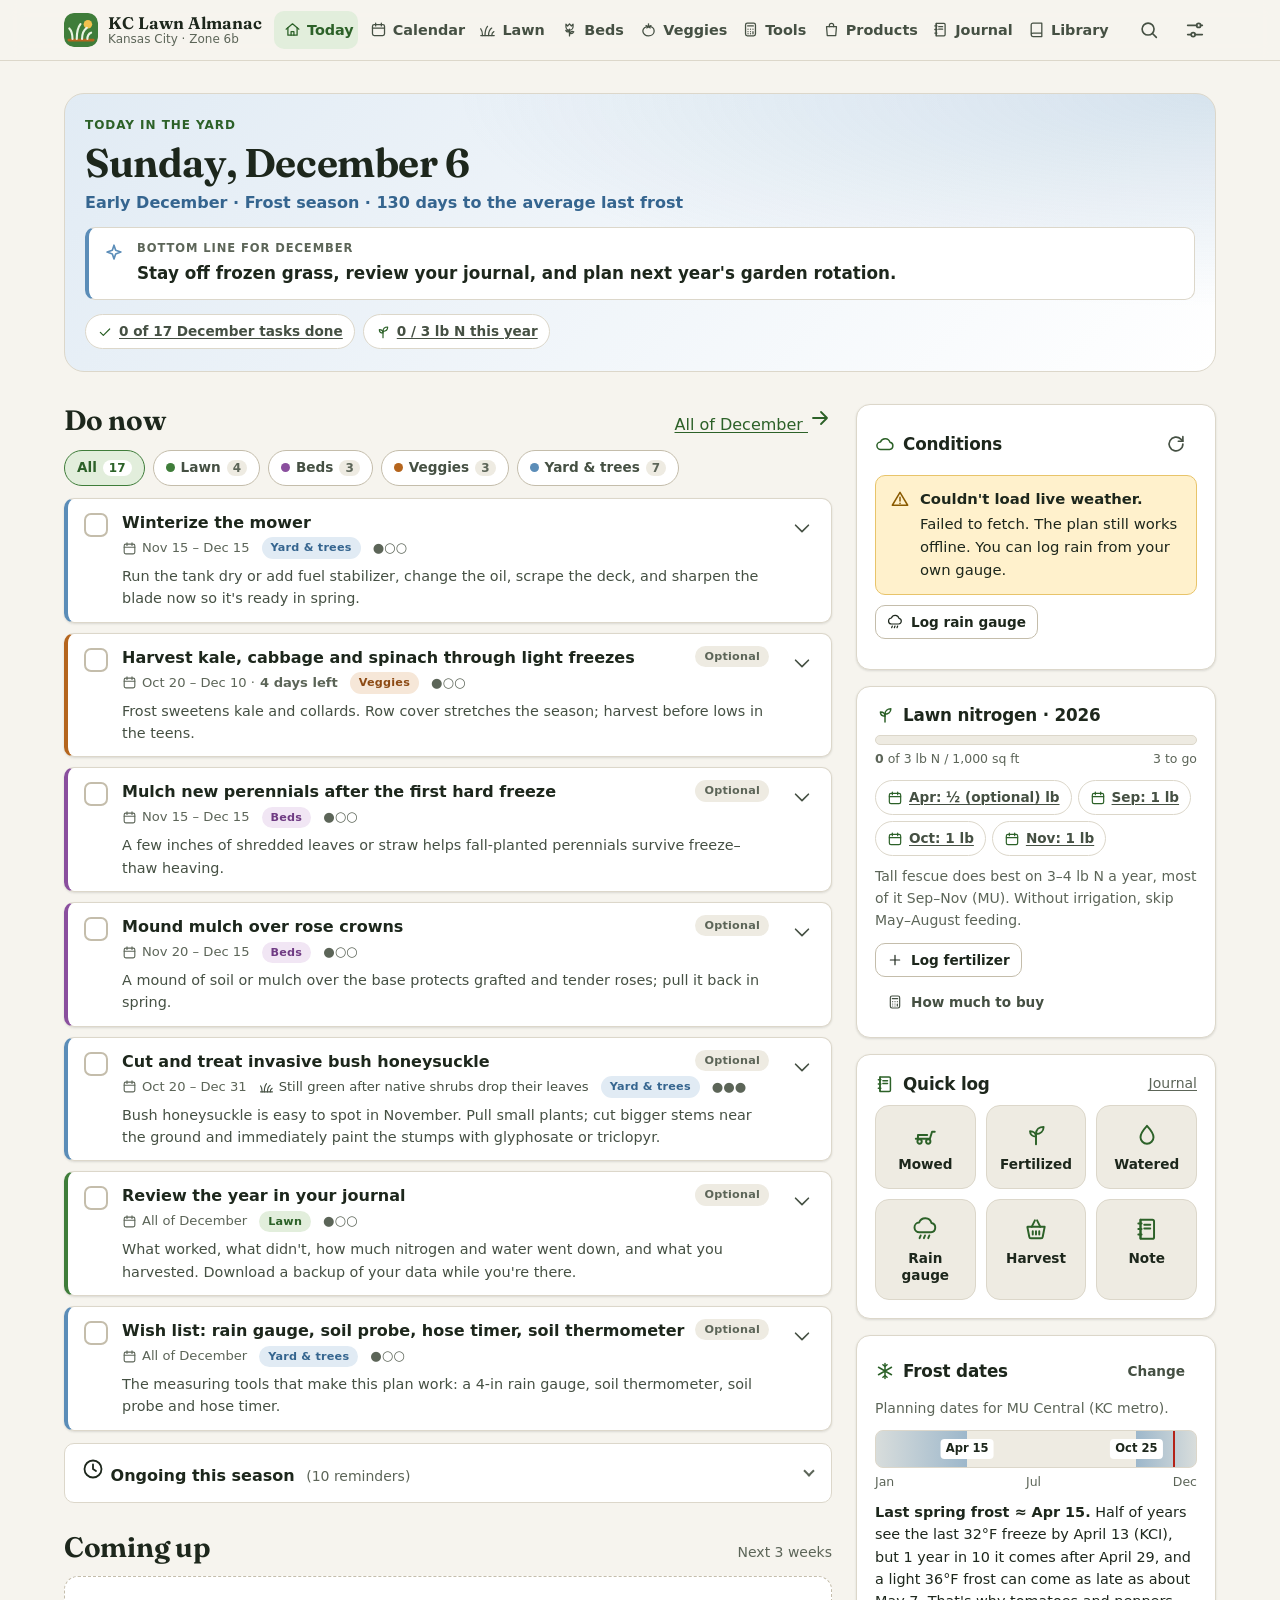
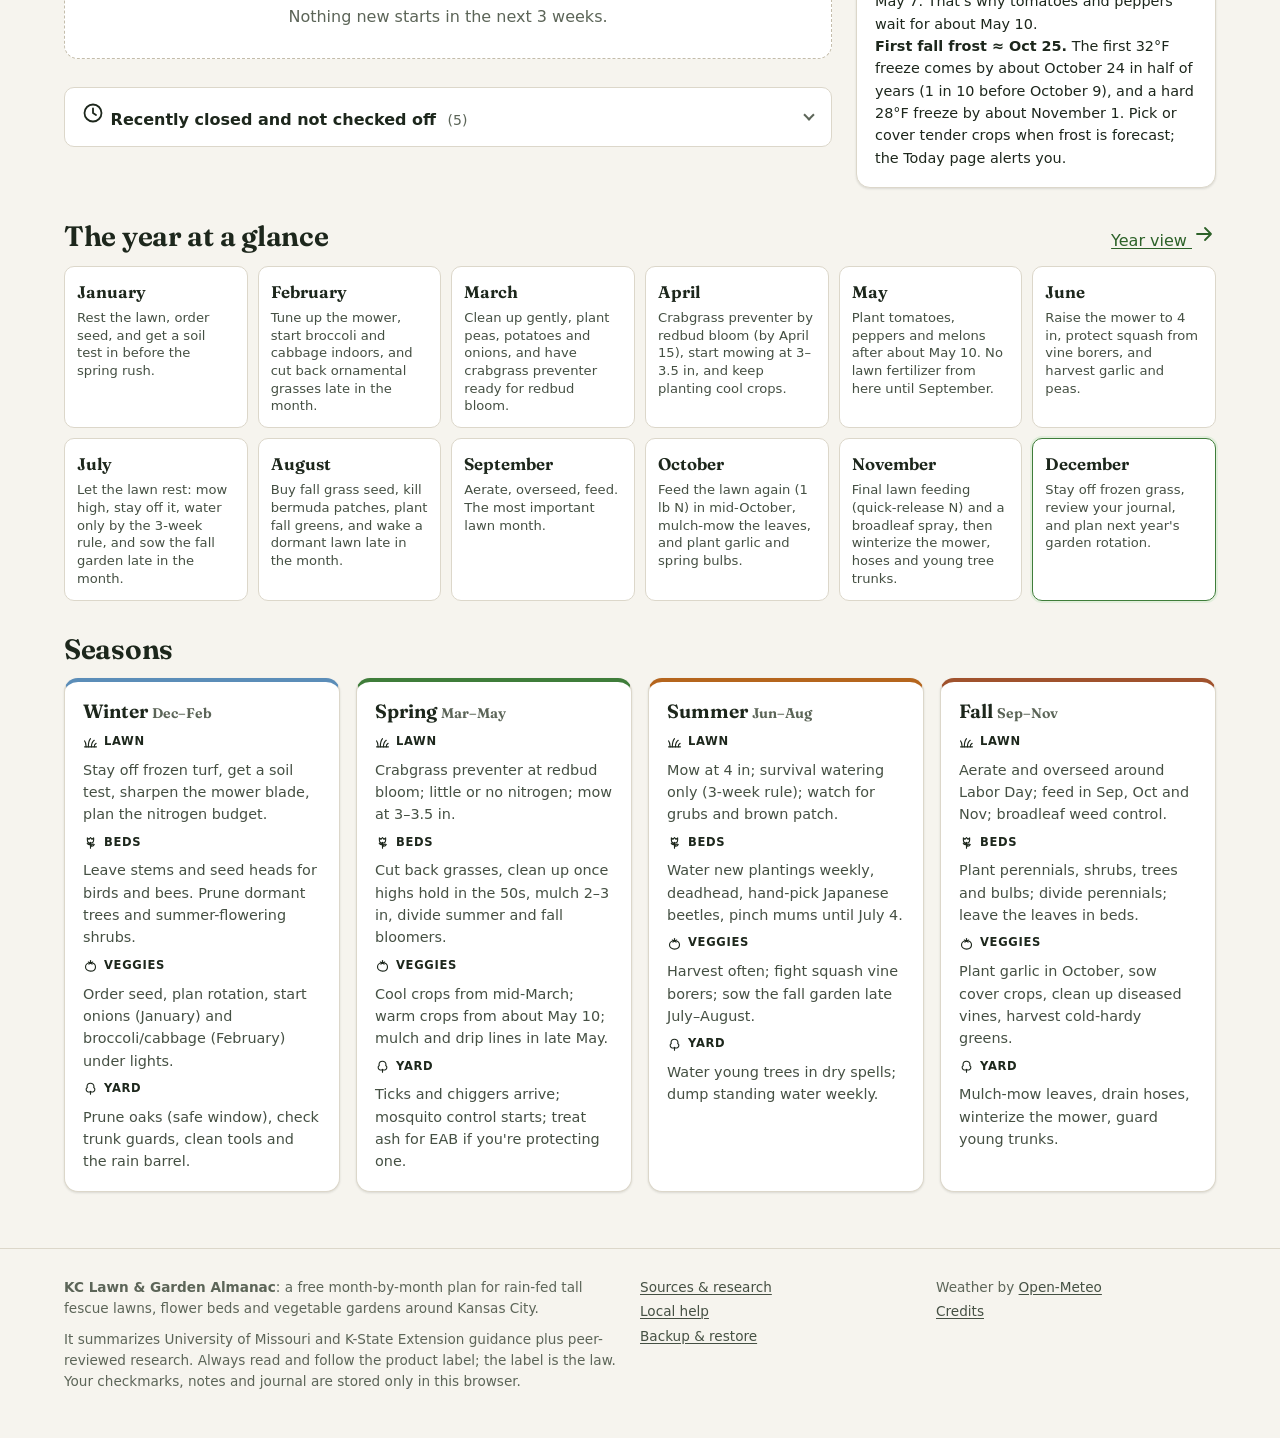
==== index.html @ f8ae3744 "Move the site from /docs to the repository root GitHub Pages publishes this repo from the root folde" ====
<!doctype html>
<html lang="en">
<head>
<meta charset="utf-8">
<meta name="viewport" content="width=device-width, initial-scale=1, viewport-fit=cover">
<title>Today · KC Lawn &amp; Garden Almanac</title>
<meta name="description" content="Your Kansas City lawn, garden and yard to-do list for right now, with live drought, frost and brown patch alerts for a rain-fed tall fescue lawn.">
<meta name="theme-color" content="#f6f4ee">
<meta name="color-scheme" content="light dark">
<meta property="og:type" content="website">
<meta property="og:title" content="Today · KC Lawn &amp; Garden Almanac">
<meta property="og:description" content="Your Kansas City lawn, garden and yard to-do list for right now, with live drought, frost and brown patch alerts for a rain-fed tall fescue lawn.">
<meta property="og:image" content="assets/og.png">
<meta property="og:image:width" content="1200">
<meta property="og:image:height" content="630">
<meta property="og:image:alt" content="KC Lawn &amp; Garden Almanac: a month-by-month plan for a rain-fed tall fescue lawn, flower beds and a vegetable garden">
<meta name="twitter:card" content="summary_large_image">
<link rel="icon" href="assets/icon.svg" type="image/svg+xml">
<link rel="apple-touch-icon" href="assets/apple-touch-icon.png">
<link rel="manifest" href="manifest.webmanifest">
<link rel="preload" href="assets/fonts/fraunces-latin.woff2" as="font" type="font/woff2" crossorigin>
<link rel="stylesheet" href="css/app.css">
<link rel="stylesheet" href="css/print.css" media="print">
<script>
  // Apply a saved theme before first paint (avoids a light/dark flash).
  try { var s = JSON.parse(localStorage.getItem('kcAlmanac.v1') || '{}').settings || {}; if (s.theme === 'light' || s.theme === 'dark') document.documentElement.setAttribute('data-theme', s.theme); } catch (e) {}
</script>
<script type="module" src="js/pages/today.js"></script>
</head>
<body>
<header id="site-header" class="site-header"></header>
<main id="main" class="container">
  <noscript><div class="noscript"><h1>KC Lawn &amp; Garden Almanac</h1><p>This interactive planner needs JavaScript. Please enable it, or use a modern browser.</p></div></noscript>
  <div id="app"></div>
</main>
</body>
</html>
---- css/app.css ----
/* ==========================================================================
   KC Lawn & Garden Almanac — styles
   Mobile-first. Tokens on :root, dark mode via prefers-color-scheme and
   [data-theme]. No framework.
   ========================================================================== */

@font-face {
  font-family: "Fraunces";
  font-style: normal;
  font-weight: 500 700;
  font-display: swap;
  src: url("../assets/fonts/fraunces-latin.woff2") format("woff2");
}

/* ---------- Tokens (light) ---------- */
:root {
  color-scheme: light;
  --font-display: "Fraunces", "Iowan Old Style", "Palatino Linotype", Palatino, Georgia, serif;
  --font-body: system-ui, -apple-system, "Segoe UI", Roboto, "Helvetica Neue", Arial, sans-serif;
  --font-mono: ui-monospace, "SF Mono", Menlo, Consolas, monospace;

  --bg: #f6f4ee;
  --bg-elev: #ffffff;
  --bg-sunk: #eeebe2;
  --bg-hover: #f1efe8;
  --ink: #1d271c;
  --ink-2: #455043;
  --ink-3: #5c6558;
  --line: #dcd7ca;
  --line-strong: #c4bdab;
  --overlay: rgba(20, 26, 19, 0.45);

  --brand: #3f7d3a;
  --brand-ink: #2c6128;
  --brand-soft: #e2eedc;
  --brand-contrast: #ffffff;

  --lawn: #3f7d3a;   --lawn-ink: #2c6128;   --lawn-soft: #e2eedc;
  --beds: #8a4f9e;   --beds-ink: #6f3b83;   --beds-soft: #f1e6f4;
  --veg: #b5651d;    --veg-ink: #8c4a14;    --veg-soft: #f6e7d8;
  --yard: #5b8db8;   --yard-ink: #35658f;   --yard-soft: #e1ebf4;

  --critical: #b42318; --critical-soft: #fde8e5;
  --warn: #8a5a00;     --warn-soft: #fff1cc;   --warn-line: #e8c46a;
  --info: #35658f;     --info-soft: #e1ebf4;
  --ok: #2c6128;       --ok-soft: #e2eedc;
  --water: #1b6399;    --water-soft: #e0eef8;

  --ev-extension: #2c6128;
  --ev-peer: #35658f;
  --ev-label: #4a4f57;
  --ev-vendor: #8a5a00;
  --ev-practice: #5c6558;
  --ev-data: #6f3b83;

  --radius-xs: 6px;
  --radius-sm: 10px;
  --radius: 14px;
  --radius-lg: 20px;
  --shadow-1: 0 1px 2px rgba(29, 39, 28, 0.06), 0 1px 3px rgba(29, 39, 28, 0.07);
  --shadow-2: 0 6px 24px rgba(29, 39, 28, 0.12), 0 2px 6px rgba(29, 39, 28, 0.06);
  --focus-ring: 0 0 0 3px rgba(63, 125, 58, 0.45);

  --maxw: 1200px;
  --gutter: 16px;
  --header-h: 60px;
  --tabbar-h: 64px;
}

/* ---------- Tokens (dark) — system preference ---------- */
@media (prefers-color-scheme: dark) {
  :root:not([data-theme="light"]) {
    color-scheme: dark;
    --bg: #111510;
    --bg-elev: #1a2019;
    --bg-sunk: #0c100b;
    --bg-hover: #222a21;
    --ink: #e7ebe3;
    --ink-2: #bcc5b6;
    --ink-3: #98a192;
    --line: #2d362b;
    --line-strong: #3d4a3a;
    --overlay: rgba(0, 0, 0, 0.6);
    --brand: #7dbb6f; --brand-ink: #9fd392; --brand-soft: #1e2d1b; --brand-contrast: #0f1a0d;
    --lawn: #7dbb6f;  --lawn-ink: #9fd392;  --lawn-soft: #1e2d1b;
    --beds: #c690d8;  --beds-ink: #d9aee7;  --beds-soft: #2a1f30;
    --veg: #e39b5c;   --veg-ink: #f0b684;   --veg-soft: #33241a;
    --yard: #8fb8dc;  --yard-ink: #aecce8;  --yard-soft: #1b2733;
    --critical: #ff8f84; --critical-soft: #3a1c19;
    --warn: #eabf55;     --warn-soft: #30270f;  --warn-line: #6b5518;
    --info: #aecce8;     --info-soft: #1b2733;
    --ok: #9fd392;       --ok-soft: #1e2d1b;
    --water: #8cc4ef;    --water-soft: #15283a;
    --ev-extension: #9fd392; --ev-peer: #aecce8; --ev-label: #c3c8cf;
    --ev-vendor: #eabf55; --ev-practice: #aab3a4; --ev-data: #d9aee7;
    --shadow-1: 0 1px 2px rgba(0, 0, 0, 0.4);
    --shadow-2: 0 8px 28px rgba(0, 0, 0, 0.5);
    --focus-ring: 0 0 0 3px rgba(125, 187, 111, 0.55);
  }
}

/* ---------- Tokens (dark) — explicit choice ---------- */
:root[data-theme="dark"] {
  color-scheme: dark;
  --bg: #111510;
  --bg-elev: #1a2019;
  --bg-sunk: #0c100b;
  --bg-hover: #222a21;
  --ink: #e7ebe3;
  --ink-2: #bcc5b6;
  --ink-3: #98a192;
  --line: #2d362b;
  --line-strong: #3d4a3a;
  --overlay: rgba(0, 0, 0, 0.6);
  --brand: #7dbb6f; --brand-ink: #9fd392; --brand-soft: #1e2d1b; --brand-contrast: #0f1a0d;
  --lawn: #7dbb6f;  --lawn-ink: #9fd392;  --lawn-soft: #1e2d1b;
  --beds: #c690d8;  --beds-ink: #d9aee7;  --beds-soft: #2a1f30;
  --veg: #e39b5c;   --veg-ink: #f0b684;   --veg-soft: #33241a;
  --yard: #8fb8dc;  --yard-ink: #aecce8;  --yard-soft: #1b2733;
  --critical: #ff8f84; --critical-soft: #3a1c19;
  --warn: #eabf55;     --warn-soft: #30270f;  --warn-line: #6b5518;
  --info: #aecce8;     --info-soft: #1b2733;
  --ok: #9fd392;       --ok-soft: #1e2d1b;
  --water: #8cc4ef;    --water-soft: #15283a;
  --ev-extension: #9fd392; --ev-peer: #aecce8; --ev-label: #c3c8cf;
  --ev-vendor: #eabf55; --ev-practice: #aab3a4; --ev-data: #d9aee7;
  --shadow-1: 0 1px 2px rgba(0, 0, 0, 0.4);
  --shadow-2: 0 8px 28px rgba(0, 0, 0, 0.5);
  --focus-ring: 0 0 0 3px rgba(125, 187, 111, 0.55);
}

/* ---------- Base ---------- */
*, *::before, *::after { box-sizing: border-box; }
html { -webkit-text-size-adjust: 100%; text-size-adjust: 100%; scroll-padding-top: calc(var(--header-h) + 16px); }
html:has(.subnav) { scroll-padding-top: calc(var(--header-h) + 72px); }
body {
  margin: 0;
  background: var(--bg);
  color: var(--ink);
  font-family: var(--font-body);
  font-size: 16px;
  line-height: 1.55;
  min-height: 100vh;
  overflow-x: hidden;
  padding-bottom: calc(var(--tabbar-h) + env(safe-area-inset-bottom, 0px));
}
@media (min-width: 1080px) { body { padding-bottom: 0; } }

img, svg { max-width: 100%; }
svg { flex-shrink: 0; }
a { color: var(--brand-ink); text-decoration-thickness: 1px; text-underline-offset: 2px; }
a:hover { text-decoration-thickness: 2px; }
p { margin: 0 0 0.75em; }
ul, ol { margin: 0 0 0.75em; padding-left: 1.25em; }
li + li { margin-top: 0.25em; }
hr { border: 0; border-top: 1px solid var(--line); margin: 24px 0; }
small { font-size: 0.875em; }
strong { font-weight: 650; }
code, kbd { font-family: var(--font-mono); font-size: 0.9em; background: var(--bg-sunk); padding: 0.1em 0.35em; border-radius: 4px; }
abbr[title] { text-decoration: underline dotted; cursor: help; }

h1, h2, h3, h4 { margin: 0 0 0.5em; line-height: 1.2; color: var(--ink); }
h1, h2, .display { font-family: var(--font-display); font-weight: 650; letter-spacing: -0.01em; font-optical-sizing: auto; }
h1 { font-size: clamp(1.75rem, 1.2rem + 2.4vw, 2.6rem); }
h2 { font-size: clamp(1.35rem, 1.1rem + 1vw, 1.75rem); }
h3 { font-size: 1.075rem; font-weight: 650; }
h4 { font-size: 0.95rem; font-weight: 650; }

:focus-visible { outline: none; box-shadow: var(--focus-ring); border-radius: var(--radius-xs); }

.sr-only {
  position: absolute !important; width: 1px; height: 1px; padding: 0; margin: -1px;
  overflow: hidden; clip: rect(0, 0, 0, 0); white-space: nowrap; border: 0;
}
.skip-link {
  position: absolute; left: 8px; top: -60px; z-index: 100;
  background: var(--brand); color: var(--brand-contrast); padding: 8px 14px; border-radius: var(--radius-sm);
}
.skip-link:focus { top: 8px; }

.container { width: 100%; max-width: var(--maxw); margin: 0 auto; padding: 0 var(--gutter); }
@media (min-width: 720px) { :root { --gutter: 24px; } }

.muted { color: var(--ink-2); }
.subtle { color: var(--ink-3); font-size: 0.875rem; }
.nowrap { white-space: nowrap; }
.num { font-variant-numeric: tabular-nums; }
.center { text-align: center; }
.stack > * + * { margin-top: 16px; }
.stack-sm > * + * { margin-top: 8px; }
.stack-lg > * + * { margin-top: 28px; }
.row { display: flex; gap: 8px; align-items: center; flex-wrap: wrap; }
.row-between { display: flex; gap: 12px; align-items: center; justify-content: space-between; flex-wrap: wrap; }
.spacer { flex: 1; }
[hidden] { display: none !important; }
.print-only { display: none; }

/* ---------- Header ---------- */
.site-header {
  position: sticky; top: 0; z-index: 40;
  min-height: var(--header-h);
  background: color-mix(in srgb, var(--bg) 88%, transparent);
  backdrop-filter: saturate(1.4) blur(10px);
  -webkit-backdrop-filter: saturate(1.4) blur(10px);
  border-bottom: 1px solid var(--line);
}
@supports not (background: color-mix(in srgb, red 50%, blue)) {
  .site-header { background: var(--bg); }
}
.header-inner { display: flex; align-items: center; gap: 12px; min-height: var(--header-h); }
.brand { display: flex; align-items: center; gap: 10px; text-decoration: none; color: var(--ink); min-width: 0; }
.brand-mark { width: 34px; height: 34px; border-radius: 10px; flex-shrink: 0; }
.brand-text { display: flex; flex-direction: column; line-height: 1.1; min-width: 0; }
.brand-name { font-family: var(--font-display); font-weight: 650; font-size: 1.05rem; white-space: nowrap; overflow: hidden; text-overflow: ellipsis; }
.brand-sub { font-size: 0.75rem; color: var(--ink-3); white-space: nowrap; }
.brand { flex-shrink: 0; }
.brand-name .long { display: none; }
@media (min-width: 400px) { .brand-name .long { display: inline; } .brand-name .short { display: none; } }
@media (min-width: 1080px) and (max-width: 1379px) { .brand-name .long { display: none; } .brand-name .short { display: inline; } }

.main-nav { display: none; margin-left: auto; }
.main-nav ul { list-style: none; display: flex; gap: 2px; margin: 0; padding: 0; }
.main-nav li + li { margin: 0; }
.main-nav a {
  display: flex; align-items: center; gap: 6px; padding: 8px 10px; border-radius: var(--radius-sm);
  color: var(--ink-2); text-decoration: none; font-size: 0.9rem; font-weight: 550; white-space: nowrap;
}
.main-nav a:hover { background: var(--bg-hover); color: var(--ink); }
.main-nav a[aria-current="page"] { background: var(--brand-soft); color: var(--brand-ink); }
.main-nav a svg { width: 17px; height: 17px; }
@media (min-width: 1080px) { .main-nav { display: block; } }
@media (min-width: 1080px) and (max-width: 1240px) { .main-nav a svg { display: none; } .main-nav a { padding: 8px 8px; } }

.header-actions { display: flex; gap: 4px; margin-left: auto; }
@media (min-width: 1080px) { .header-actions { margin-left: 4px; } }

/* ---------- Mobile tab bar ---------- */
.tabbar {
  position: fixed; left: 0; right: 0; bottom: 0; z-index: 40;
  background: var(--bg-elev); border-top: 1px solid var(--line);
  padding-bottom: env(safe-area-inset-bottom, 0px);
  box-shadow: 0 -2px 12px rgba(0, 0, 0, 0.05);
}
.tabbar ul { list-style: none; margin: 0; padding: 0; display: grid; grid-template-columns: repeat(5, 1fr); height: var(--tabbar-h); }
.tabbar li + li { margin: 0; }
.tabbar a, .tabbar button {
  display: flex; flex-direction: column; align-items: center; justify-content: center; gap: 3px;
  height: 100%; width: 100%; border: 0; background: none; color: var(--ink-3); text-decoration: none;
  font: 600 0.7rem/1 var(--font-body); cursor: pointer; padding: 0;
}
.tabbar svg { width: 23px; height: 23px; }
.tabbar a[aria-current="page"], .tabbar button[aria-current="page"] { color: var(--brand-ink); }
.tabbar a[aria-current="page"] .tab-ico { background: var(--brand-soft); }
.tab-ico { display: grid; place-items: center; width: 44px; height: 28px; border-radius: 14px; }
@media (min-width: 1080px) { .tabbar { display: none; } }

/* ---------- Footer ---------- */
.site-footer { margin-top: 56px; border-top: 1px solid var(--line); padding: 28px 0 36px; color: var(--ink-3); font-size: 0.85rem; }
.site-footer a { color: var(--ink-2); }
.footer-grid { display: grid; gap: 16px; }
@media (min-width: 720px) { .footer-grid { grid-template-columns: 2fr 1fr 1fr; } }
.footer-links { list-style: none; padding: 0; margin: 0; }

/* ---------- Page scaffolding ---------- */
main { display: block; }
.page-head { padding: 24px 0 8px; }
.page-head h1 { margin-bottom: 4px; }
.page-head .lede { font-size: 1.05rem; color: var(--ink-2); max-width: 70ch; margin: 0; }
.eyebrow { font-size: 0.75rem; font-weight: 700; letter-spacing: 0.08em; text-transform: uppercase; color: var(--brand-ink); margin-bottom: 6px; display: block; }
.section { margin-top: 32px; }
.section-head { display: flex; align-items: baseline; justify-content: space-between; gap: 12px; flex-wrap: wrap; margin-bottom: 12px; }
.section-head h2 { margin: 0; }
.section-head p { margin: 0; }
.prose { max-width: 72ch; }
.prose h3 { margin-top: 1.4em; }

/* in-page nav (sticky subnav) */
.subnav {
  position: sticky; top: var(--header-h); z-index: 30; margin: 12px calc(var(--gutter) * -1) 0;
  padding: 8px var(--gutter); background: color-mix(in srgb, var(--bg) 92%, transparent);
  backdrop-filter: blur(8px); -webkit-backdrop-filter: blur(8px);
  border-bottom: 1px solid var(--line); overflow-x: auto; scrollbar-width: none;
}
.subnav::-webkit-scrollbar { display: none; }
.subnav ul { list-style: none; display: flex; gap: 6px; margin: 0; padding: 0; width: max-content; }
.subnav li + li { margin: 0; }
.subnav a {
  display: block; padding: 6px 12px; border-radius: 999px; text-decoration: none; color: var(--ink-2);
  font-size: 0.875rem; font-weight: 600; border: 1px solid var(--line); background: var(--bg-elev); white-space: nowrap;
}
.subnav a:hover, .subnav a.is-active { border-color: var(--brand); color: var(--brand-ink); background: var(--brand-soft); }

/* ---------- Grids ---------- */
.grid { display: grid; gap: 16px; }
.grid-2 { display: grid; gap: 16px; grid-template-columns: minmax(0, 1fr); }
.grid-3 { display: grid; gap: 16px; grid-template-columns: minmax(0, 1fr); }
/* Grid items default to min-width:auto (their min-content). A wide table inside a
   card would then stretch the column past the screen; let items shrink instead. */
.grid > *, .grid-2 > *, .grid-3 > *, .grid-4 > *, .grid-auto > *, .grid-auto-sm > *,
.layout-main > *, .layout-side > *, .split > * { min-width: 0; }
.grid-4 { display: grid; gap: 12px; grid-template-columns: repeat(2, minmax(0, 1fr)); }
.grid-auto { display: grid; gap: 16px; grid-template-columns: repeat(auto-fill, minmax(min(100%, 280px), 1fr)); }
.grid-auto-sm { display: grid; gap: 12px; grid-template-columns: repeat(auto-fill, minmax(min(100%, 200px), 1fr)); }
@media (min-width: 720px) {
  .grid-2 { grid-template-columns: repeat(2, minmax(0, 1fr)); }
  .grid-3 { grid-template-columns: repeat(3, minmax(0, 1fr)); }
  .grid-4 { grid-template-columns: repeat(4, minmax(0, 1fr)); }
}
.layout-main { display: grid; gap: 24px; align-items: start; grid-template-columns: minmax(0, 1fr); }
@media (min-width: 1000px) { .layout-main { grid-template-columns: minmax(0, 1fr) 360px; } }
.layout-side { display: grid; gap: 24px; align-items: start; grid-template-columns: minmax(0, 1fr); }
@media (min-width: 1000px) { .layout-side { grid-template-columns: 240px minmax(0, 1fr); } }

/* ---------- Cards ---------- */
.card {
  background: var(--bg-elev); border: 1px solid var(--line); border-radius: var(--radius);
  box-shadow: var(--shadow-1); padding: 18px;
}
.card-tight { padding: 14px; }
.card h2, .card h3 { margin-top: 0; }
.card-head { display: flex; align-items: center; justify-content: space-between; gap: 8px; margin-bottom: 10px; }
.card-head h2, .card-head h3 { margin: 0; font-size: 1.05rem; font-family: var(--font-body); font-weight: 700; display: flex; align-items: center; gap: 8px; }
.card-head h2 svg, .card-head h3 svg { width: 20px; height: 20px; color: var(--brand-ink); }
/* Icon leading a plain card heading: keep it inline so long titles wrap naturally */
.card > h2 > svg.i:first-child, .card > h3 > svg.i:first-child {
  width: 1.2em; height: 1.2em; vertical-align: -0.24em; margin-right: 8px; color: var(--brand-ink);
}
.card.is-flat { box-shadow: none; }
.card-link { display: block; text-decoration: none; color: inherit; transition: transform 0.15s ease, box-shadow 0.15s ease, border-color 0.15s; }
.card-link:hover { transform: translateY(-1px); box-shadow: var(--shadow-2); border-color: var(--line-strong); }

.cat-lawn { --c: var(--lawn); --c-ink: var(--lawn-ink); --c-soft: var(--lawn-soft); }
.cat-beds { --c: var(--beds); --c-ink: var(--beds-ink); --c-soft: var(--beds-soft); }
.cat-veg  { --c: var(--veg);  --c-ink: var(--veg-ink);  --c-soft: var(--veg-soft); }
.cat-yard { --c: var(--yard); --c-ink: var(--yard-ink); --c-soft: var(--yard-soft); }

/* ---------- Buttons ---------- */
.btn {
  display: inline-flex; align-items: center; justify-content: center; gap: 8px;
  min-height: 42px; padding: 8px 16px; border-radius: var(--radius-sm);
  border: 1px solid var(--line-strong); background: var(--bg-elev); color: var(--ink);
  font: 600 0.925rem/1.2 var(--font-body); cursor: pointer; text-decoration: none; white-space: nowrap;
  transition: background 0.15s, border-color 0.15s, color 0.15s;
}
.btn:hover { background: var(--bg-hover); border-color: var(--ink-3); }
.btn svg { width: 18px; height: 18px; }
.btn-primary { background: var(--brand); border-color: var(--brand); color: var(--brand-contrast); }
.btn-primary:hover { background: var(--brand-ink); border-color: var(--brand-ink); color: var(--brand-contrast); }
.btn-ghost { background: transparent; border-color: transparent; color: var(--ink-2); }
.btn-ghost:hover { background: var(--bg-hover); border-color: transparent; color: var(--ink); }
.btn-danger { color: var(--critical); border-color: color-mix(in srgb, var(--critical) 40%, var(--line)); }
.btn-danger:hover { background: var(--critical-soft); border-color: var(--critical); }
.btn-sm { min-height: 34px; padding: 5px 11px; font-size: 0.85rem; }
.btn-sm svg { width: 16px; height: 16px; }
.btn-icon { width: 42px; padding: 0; }
.btn-icon.btn-sm { width: 34px; }
.btn[disabled] { opacity: 0.5; cursor: not-allowed; }
.btn-group { display: inline-flex; flex-wrap: wrap; gap: 8px; }

/* Inline text button that reads like a link (for actions inside sentences) */
.btn-link {
  display: inline; padding: 0; border: 0; background: none; font: inherit; color: var(--link, var(--brand-ink));
  text-decoration: underline; text-underline-offset: 2px; cursor: pointer;
}
.btn-link:hover { text-decoration-thickness: 2px; }
.icon-btn {
  display: inline-grid; place-items: center; width: 42px; height: 42px; border-radius: var(--radius-sm);
  border: 0; background: transparent; color: var(--ink-2); cursor: pointer;
}
.icon-btn:hover { background: var(--bg-hover); color: var(--ink); }
.icon-btn svg { width: 22px; height: 22px; }

/* segmented control */
.seg { display: inline-flex; background: var(--bg-sunk); border: 1px solid var(--line); border-radius: var(--radius-sm); padding: 3px; gap: 2px; flex-wrap: wrap; }
.seg button {
  border: 0; background: transparent; color: var(--ink-2); font: 600 0.85rem/1 var(--font-body);
  padding: 8px 12px; border-radius: 7px; cursor: pointer; min-height: 34px;
}
.seg button[aria-pressed="true"], .seg button[aria-selected="true"] { background: var(--bg-elev); color: var(--ink); box-shadow: var(--shadow-1); }

/* ---------- Chips & badges ---------- */
.chips { display: flex; flex-wrap: wrap; gap: 8px; }
.chip {
  display: inline-flex; align-items: center; gap: 6px; min-height: 36px; padding: 6px 12px;
  border-radius: 999px; border: 1px solid var(--line-strong); background: var(--bg-elev);
  color: var(--ink-2); font: 600 0.85rem/1 var(--font-body); cursor: pointer; white-space: nowrap;
}
.chip:hover { border-color: var(--ink-3); color: var(--ink); }
.chip[aria-pressed="true"] { background: var(--c-soft, var(--brand-soft)); border-color: var(--c, var(--brand)); color: var(--c-ink, var(--brand-ink)); }
.chip .dot { width: 9px; height: 9px; border-radius: 50%; background: var(--c, var(--brand)); }
.chip .count { font-size: 0.75rem; background: var(--bg-sunk); color: var(--ink-3); border-radius: 999px; padding: 2px 6px; }
.chip[aria-pressed="true"] .count { background: var(--bg-elev); color: var(--c-ink, var(--brand-ink)); }
.chip svg { width: 16px; height: 16px; }

.badge {
  display: inline-flex; align-items: center; gap: 4px; padding: 3px 8px; border-radius: 999px;
  font: 700 0.7rem/1.2 var(--font-body); letter-spacing: 0.02em; white-space: nowrap;
  background: var(--bg-sunk); color: var(--ink-2); border: 1px solid transparent;
}
.badge svg { width: 12px; height: 12px; }
.badge-critical { background: var(--critical-soft); color: var(--critical); }
.badge-recommended { background: var(--ok-soft); color: var(--ok); }
.badge-optional { background: var(--bg-sunk); color: var(--ink-3); }
.badge-warn { background: var(--warn-soft); color: var(--warn); }
.badge-info { background: var(--info-soft); color: var(--info); }
.badge-water { background: var(--water-soft); color: var(--water); }
.badge-cat { background: var(--c-soft); color: var(--c-ink); }
.badge-outline { background: transparent; border-color: var(--line-strong); color: var(--ink-2); }
.badge-organic { background: var(--ok-soft); color: var(--ok); }

.ev { display: inline-flex; align-items: center; gap: 5px; font: 700 0.68rem/1.2 var(--font-body); letter-spacing: 0.04em; text-transform: uppercase; padding: 3px 7px; border-radius: 5px; border: 1px solid currentColor; white-space: nowrap; }
.ev-extension { color: var(--ev-extension); }
.ev-peer-reviewed { color: var(--ev-peer); }
.ev-label { color: var(--ev-label); }
.ev-vendor { color: var(--ev-vendor); }
.ev-practice { color: var(--ev-practice); }
.ev-data, .ev-law, .ev-tool, .ev-community { color: var(--ev-data); }
.ev-folklore { color: var(--ink-3); border-style: dashed; }

/* ---------- Forms ---------- */
label { font-weight: 600; font-size: 0.9rem; }
.field { display: flex; flex-direction: column; gap: 6px; min-width: 0; }
.field .hint { font-size: 0.8rem; color: var(--ink-3); font-weight: 400; }
.field-row { display: grid; gap: 12px; grid-template-columns: repeat(auto-fit, minmax(min(100%, 150px), 1fr)); }
input[type="text"], input[type="number"], input[type="date"], input[type="month"], input[type="time"], input[type="search"], input[type="email"], input[type="url"], select, textarea {
  width: 100%; min-height: 42px; padding: 9px 12px; border-radius: var(--radius-sm);
  border: 1px solid var(--line-strong); background: var(--bg-elev); color: var(--ink);
  font: 400 1rem/1.3 var(--font-body);
}
textarea { min-height: 90px; resize: vertical; }
input[type="file"] { font: 400 0.9rem/1.3 var(--font-body); color: var(--ink-2); max-width: 100%; }
input[type="file"]::file-selector-button {
  font: 600 0.875rem/1 var(--font-body); padding: 9px 14px; margin-right: 10px; cursor: pointer;
  border: 1px solid var(--line-strong); border-radius: var(--radius-sm); background: var(--bg-elev); color: var(--ink);
}
input[type="file"]::file-selector-button:hover { background: var(--bg-hover); }
input:focus-visible, select:focus-visible, textarea:focus-visible { border-color: var(--brand); box-shadow: var(--focus-ring); border-radius: var(--radius-sm); }
input[type="number"] { font-variant-numeric: tabular-nums; }
.input-affix { display: flex; align-items: stretch; }
.input-affix input { border-top-right-radius: 0; border-bottom-right-radius: 0; }
.input-affix .affix {
  display: flex; align-items: center; padding: 0 10px; border: 1px solid var(--line-strong); border-left: 0;
  border-radius: 0 var(--radius-sm) var(--radius-sm) 0; background: var(--bg-sunk); color: var(--ink-3); font-size: 0.85rem; white-space: nowrap;
}
fieldset { border: 1px solid var(--line); border-radius: var(--radius-sm); padding: 12px 14px; margin: 0; }
legend { font-weight: 700; font-size: 0.9rem; padding: 0 6px; }
.search-input { position: relative; }
.search-input svg { position: absolute; left: 12px; top: 50%; transform: translateY(-50%); width: 18px; height: 18px; color: var(--ink-3); pointer-events: none; }
.search-input input { padding-left: 38px; }

/* switch */
.switch { display: inline-flex; align-items: center; gap: 10px; cursor: pointer; font-weight: 600; font-size: 0.9rem; min-height: 36px; }
.switch input { position: absolute; opacity: 0; width: 1px; height: 1px; }
.switch .track { position: relative; width: 42px; height: 24px; border-radius: 999px; background: var(--line-strong); transition: background 0.15s; flex-shrink: 0; }
.switch .track::after { content: ""; position: absolute; top: 3px; left: 3px; width: 18px; height: 18px; border-radius: 50%; background: #fff; box-shadow: 0 1px 2px rgba(0,0,0,.3); transition: transform 0.15s; }
.switch input:checked + .track { background: var(--brand); }
.switch input:checked + .track::after { transform: translateX(18px); }
.switch input:focus-visible + .track { box-shadow: var(--focus-ring); }

/* custom checkbox (task check) */
.check { position: relative; display: inline-grid; place-items: center; width: 44px; height: 44px; margin: -8px; cursor: pointer; flex-shrink: 0; }
.check input { position: absolute; inset: 0; opacity: 0; cursor: pointer; margin: 0; }
.check-box {
  width: 24px; height: 24px; border-radius: 7px; border: 2px solid var(--line-strong); background: var(--bg-elev);
  display: grid; place-items: center; color: transparent; transition: background 0.12s, border-color 0.12s;
}
.check-box svg { width: 16px; height: 16px; }
.check:hover .check-box { border-color: var(--c, var(--brand)); }
.check input:checked + .check-box { background: var(--c, var(--brand)); border-color: var(--c, var(--brand)); color: #fff; }
.check input:focus-visible + .check-box { box-shadow: var(--focus-ring); }

/* ---------- Callouts ---------- */
.callout {
  display: flex; gap: 10px; align-items: flex-start; padding: 12px 14px; border-radius: var(--radius-sm);
  background: var(--info-soft); color: var(--ink); border: 1px solid color-mix(in srgb, var(--info) 25%, transparent);
  font-size: 0.925rem;
}
.callout > svg { width: 20px; height: 20px; margin-top: 1px; color: var(--info); }
.callout p:last-child, .callout ul:last-child { margin-bottom: 0; }
.callout > div > strong:first-child { display: block; margin-bottom: 2px; }
.callout-water { background: var(--water-soft); border-color: color-mix(in srgb, var(--water) 25%, transparent); }
.callout-water > svg { color: var(--water); }
.callout-warn { background: var(--warn-soft); border-color: var(--warn-line); }
.callout-warn > svg { color: var(--warn); }
.callout-critical { background: var(--critical-soft); border-color: color-mix(in srgb, var(--critical) 30%, transparent); }
.callout-critical > svg { color: var(--critical); }
.callout-ok { background: var(--ok-soft); border-color: color-mix(in srgb, var(--ok) 25%, transparent); }
.callout-ok > svg { color: var(--ok); }

/* ---------- Hero / bottom-line banner ---------- */
.hero {
  position: relative; overflow: hidden; border-radius: var(--radius-lg); padding: 22px 20px;
  background:
    radial-gradient(120% 140% at 100% 0%, color-mix(in srgb, var(--c, var(--brand)) 22%, transparent) 0%, transparent 55%),
    linear-gradient(135deg, var(--c-soft, var(--brand-soft)), var(--bg-elev));
  border: 1px solid var(--line);
}
.hero-date { font-family: var(--font-display); font-size: clamp(1.6rem, 1.1rem + 2.4vw, 2.5rem); font-weight: 650; line-height: 1.1; margin: 0 0 6px; }
.hero-season { font-weight: 650; color: var(--c-ink, var(--brand-ink)); margin: 0 0 12px; }
.bottom-line {
  display: flex; gap: 12px; align-items: flex-start; background: var(--bg-elev); border: 1px solid var(--line);
  border-left: 4px solid var(--c, var(--brand)); border-radius: var(--radius-sm); padding: 12px 14px; margin: 0;
}
.bottom-line svg { width: 22px; height: 22px; color: var(--c, var(--brand)); margin-top: 2px; }
.bottom-line b { display: block; font-size: 0.72rem; letter-spacing: 0.08em; text-transform: uppercase; color: var(--ink-3); margin-bottom: 2px; }
.bottom-line span { font-size: 1.05rem; font-weight: 600; }
.hero-stats { display: flex; flex-wrap: wrap; gap: 8px; margin-top: 14px; }
.pill {
  display: inline-flex; align-items: center; gap: 6px; padding: 6px 11px; border-radius: 999px;
  background: var(--bg-elev); border: 1px solid var(--line); font-size: 0.85rem; font-weight: 600; color: var(--ink-2);
}
.pill svg { width: 16px; height: 16px; color: var(--brand-ink); }
.pill.is-warn { border-color: var(--warn-line); background: var(--warn-soft); color: var(--warn); }
.pill.is-warn svg { color: var(--warn); }

/* ---------- Month bar ---------- */
.month-nav { display: flex; align-items: center; gap: 10px; margin-bottom: 12px; }
.month-nav h1, .month-nav h2 { margin: 0; flex: 1; text-align: center; }
.month-grid { display: grid; grid-template-columns: repeat(6, minmax(0, 1fr)); gap: 6px; }
@media (min-width: 760px) { .month-grid { grid-template-columns: repeat(12, minmax(0, 1fr)); } }
.month-btn {
  position: relative; display: flex; flex-direction: column; align-items: center; gap: 4px;
  min-height: 48px; padding: 7px 2px 6px; border-radius: var(--radius-sm); border: 1px solid var(--line);
  background: var(--bg-elev); color: var(--ink-2); font: 650 0.85rem/1 var(--font-body); cursor: pointer;
}
.month-btn:hover { border-color: var(--line-strong); color: var(--ink); }
.month-btn[aria-current="true"], .month-btn[aria-selected="true"] { background: var(--brand); border-color: var(--brand); color: var(--brand-contrast); }
.month-btn .mdots { display: flex; gap: 2px; height: 5px; }
.month-btn .mdots i { width: 5px; height: 5px; border-radius: 50%; background: var(--c); }
.month-btn[aria-selected="true"] .mdots i { background: var(--brand-contrast); opacity: 0.85; }
.month-btn.is-now::after {
  content: ""; position: absolute; top: 4px; right: 4px; width: 6px; height: 6px; border-radius: 50%; background: var(--critical);
}
.month-btn .mprog { position: absolute; left: 6px; right: 6px; bottom: 3px; height: 2px; border-radius: 2px; background: var(--bg-sunk); overflow: hidden; }
.month-btn .mprog i { display: block; height: 100%; background: var(--brand); }
.month-btn[aria-selected="true"] .mprog { background: rgba(255,255,255,.3); }
.month-btn[aria-selected="true"] .mprog i { background: var(--brand-contrast); }

/* ---------- Toolbar ---------- */
.toolbar { display: flex; flex-direction: column; gap: 12px; padding: 14px; background: var(--bg-elev); border: 1px solid var(--line); border-radius: var(--radius); margin: 16px 0; }
.toolbar-row { display: flex; flex-wrap: wrap; gap: 10px; align-items: center; }
.toolbar-label { font-size: 0.75rem; font-weight: 700; letter-spacing: 0.06em; text-transform: uppercase; color: var(--ink-3); min-width: 64px; }

/* ---------- Task cards ---------- */
.task-list { display: flex; flex-direction: column; gap: 10px; }
.task-group + .task-group { margin-top: 24px; }
.task-group-head { display: flex; align-items: center; gap: 10px; margin: 0 0 10px; }
.task-group-head h3 { margin: 0; font-size: 1rem; display: flex; align-items: center; gap: 8px; }
.task-group-head .gi { display: grid; place-items: center; width: 30px; height: 30px; border-radius: 9px; background: var(--c-soft); color: var(--c-ink); }
.task-group-head .gi svg { width: 18px; height: 18px; }
.task-group-head .count { font-size: 0.8rem; color: var(--ink-3); font-weight: 600; }

.task {
  background: var(--bg-elev); border: 1px solid var(--line); border-left: 4px solid var(--c, var(--brand));
  border-radius: var(--radius-sm); box-shadow: var(--shadow-1); transition: opacity 0.2s, box-shadow 0.2s;
}
.task.is-target { box-shadow: 0 0 0 3px color-mix(in srgb, var(--c, var(--brand)) 45%, transparent); }
.task-main { display: flex; gap: 12px; align-items: flex-start; padding: 12px 10px 12px 14px; }
.task-body { flex: 1; min-width: 0; }
.task-top { display: flex; gap: 8px; align-items: flex-start; justify-content: space-between; }
.task-title { margin: 1px 0 4px; font-size: 1rem; font-weight: 650; line-height: 1.35; }
.task-title button { all: unset; cursor: pointer; }
.task-title button:focus-visible { box-shadow: var(--focus-ring); border-radius: 4px; }
.task-meta { display: flex; flex-wrap: wrap; gap: 6px 12px; font-size: 0.82rem; color: var(--ink-3); }
.task-meta .mi { display: inline-flex; align-items: center; gap: 5px; }
.task-meta svg { width: 15px; height: 15px; }
.task-meta .trigger { color: var(--ink-2); }
.task-summary { margin: 6px 0 0; font-size: 0.9rem; color: var(--ink-2); }
.task-expand { flex-shrink: 0; margin: -4px -2px 0 0; }
.task-expand svg { transition: transform 0.2s; }
.task-expand[aria-expanded="true"] svg { transform: rotate(180deg); }
.task.is-done { opacity: 0.62; }
.task.is-done .task-title { text-decoration: line-through; text-decoration-color: var(--ink-3); }
.task-details { padding: 4px 16px 16px 60px; font-size: 0.925rem; }
@media (max-width: 520px) { .task-details { padding-left: 16px; } }
.task-details h4 { margin: 14px 0 6px; font-size: 0.78rem; text-transform: uppercase; letter-spacing: 0.06em; color: var(--ink-3); }
.task-details ol { padding-left: 1.3em; }
.task-details .kv { display: grid; grid-template-columns: max-content 1fr; gap: 4px 12px; font-size: 0.9rem; }
.task-details .kv dt { color: var(--ink-3); font-weight: 600; }
.task-details .kv dd { margin: 0; }
.task-actions { display: flex; flex-wrap: wrap; gap: 8px; margin-top: 14px; }
.task-note { margin-top: 12px; }
.task-note textarea { min-height: 60px; font-size: 0.9rem; }
.done-stamp { font-size: 0.78rem; color: var(--ok); font-weight: 600; }
.task-compact .task-main { padding: 10px 10px 10px 12px; }
.task-compact .task-summary { display: none; }

.empty {
  text-align: center; padding: 28px 16px; color: var(--ink-3); border: 1px dashed var(--line-strong); border-radius: var(--radius); background: var(--bg-elev);
}
.empty svg { width: 32px; height: 32px; margin-bottom: 6px; color: var(--ink-3); }

/* product & source chips inside tasks */
.link-chips { display: flex; flex-wrap: wrap; gap: 6px; }
.link-chip {
  display: inline-flex; align-items: center; gap: 6px; padding: 5px 10px; border-radius: 8px;
  background: var(--bg-sunk); border: 1px solid var(--line); color: var(--ink); text-decoration: none; font-size: 0.85rem; font-weight: 550;
}
.link-chip:hover { border-color: var(--line-strong); background: var(--bg-hover); }
.link-chip svg { width: 14px; height: 14px; color: var(--ink-3); }
.source-list { list-style: none; padding: 0; margin: 0; display: grid; grid-template-columns: auto minmax(0, 1fr); gap: 6px 8px; font-size: 0.875rem; }
.source-list li { display: grid; grid-template-columns: subgrid; grid-column: 1 / -1; gap: 4px 8px; align-items: baseline; margin: 0; }
.source-list .ev { justify-self: start; }
.src-more { color: var(--ink-3); margin-left: 5px; text-decoration: none; white-space: nowrap; }
.src-more:hover { color: var(--brand-ink); }
.src-more svg { width: 14px; height: 14px; vertical-align: -2px; }

/* Products: shopping list rides along on wide screens */
.cart-aside { position: sticky; top: calc(var(--header-h) + 16px); }
@media (max-width: 999px) { .cart-aside { position: static; } }
.cart-fab {
  position: fixed; right: 16px; bottom: calc(var(--tabbar-h) + 14px + env(safe-area-inset-bottom, 0px)); z-index: 35;
  display: inline-flex; align-items: center; gap: 8px; padding: 10px 16px; border-radius: 999px;
  background: var(--brand); color: #fff; font-weight: 700; font-size: 0.9rem; text-decoration: none; box-shadow: var(--shadow-2);
}
.cart-fab svg { width: 18px; height: 18px; }
.cart-fab[hidden] { display: none; }
@media (min-width: 1080px) { .cart-fab { bottom: 20px; } }
@media (min-width: 1000px) { .cart-fab { display: none; } }

/* ---------- Tables ---------- */
.table-wrap { overflow-x: auto; border: 1px solid var(--line); border-radius: var(--radius); background: var(--bg-elev); -webkit-overflow-scrolling: touch; }
table { width: 100%; border-collapse: collapse; font-size: 0.9rem; }
th, td { text-align: left; padding: 10px 12px; border-bottom: 1px solid var(--line); vertical-align: top; }
th { font-size: 0.75rem; text-transform: uppercase; letter-spacing: 0.05em; color: var(--ink-3); background: var(--bg-sunk); font-weight: 700; position: sticky; top: 0; }
tbody tr:last-child td { border-bottom: 0; }
tbody tr:hover td { background: var(--bg-hover); }
td.num, th.num { text-align: right; }
.table-compact th, .table-compact td { padding: 7px 10px; }

/* ---------- Tabs ---------- */
.tabs { display: flex; gap: 4px; border-bottom: 1px solid var(--line); overflow-x: auto; scrollbar-width: none; margin-bottom: 20px; }
.tabs::-webkit-scrollbar { display: none; }
.tab {
  display: inline-flex; align-items: center; gap: 7px; padding: 11px 14px; border: 0; background: none;
  color: var(--ink-3); font: 650 0.925rem/1 var(--font-body); cursor: pointer; border-bottom: 3px solid transparent;
  margin-bottom: -1px; white-space: nowrap;
}
.tab svg { width: 18px; height: 18px; }
.tab:hover { color: var(--ink); }
.tab[aria-selected="true"] { color: var(--brand-ink); border-bottom-color: var(--brand); }

/* ---------- Details / accordions ---------- */
details.acc { background: var(--bg-elev); border: 1px solid var(--line); border-radius: var(--radius-sm); }
details.acc + details.acc { margin-top: 8px; }
details.acc > summary {
  list-style: none; cursor: pointer; padding: 13px 44px 13px 16px; font-weight: 650; position: relative;
}
details.acc > summary::-webkit-details-marker { display: none; }
details.acc > summary::after {
  content: ""; position: absolute; right: 18px; top: 50%; width: 8px; height: 8px; margin-top: -6px;
  border-right: 2px solid var(--ink-3); border-bottom: 2px solid var(--ink-3); transform: rotate(45deg); transition: transform 0.2s;
}
details.acc[open] > summary::after { transform: rotate(-135deg); margin-top: -2px; }
details.acc > .acc-body { padding: 0 16px 16px; }
details.acc > summary .subtle { font-weight: 400; margin-left: 6px; }

/* ---------- Stats / meters ---------- */
.stat { display: flex; flex-direction: column; gap: 2px; padding: 12px 14px; border-radius: var(--radius-sm); background: var(--bg-sunk); border: 1px solid var(--line); min-width: 0; }
.stat-label { font-size: 0.72rem; font-weight: 700; text-transform: uppercase; letter-spacing: 0.06em; color: var(--ink-3); }
.stat-value { font-size: 1.35rem; font-weight: 700; font-variant-numeric: tabular-nums; line-height: 1.2; }
.stat-value small { font-size: 0.8rem; font-weight: 600; color: var(--ink-3); }
.stat-note { font-size: 0.78rem; color: var(--ink-3); }
.stat.is-warn { background: var(--warn-soft); border-color: var(--warn-line); }
.stat.is-bad { background: var(--critical-soft); border-color: color-mix(in srgb, var(--critical) 30%, transparent); }
.stat.is-good { background: var(--ok-soft); border-color: color-mix(in srgb, var(--ok) 25%, transparent); }

.meter { height: 10px; border-radius: 999px; background: var(--bg-sunk); overflow: hidden; border: 1px solid var(--line); }
.meter > i { display: block; height: 100%; background: var(--brand); border-radius: inherit; transition: width 0.4s ease; }
.meter.is-water > i { background: var(--water); }
.meter-labels { display: flex; justify-content: space-between; font-size: 0.78rem; color: var(--ink-3); margin-top: 4px; }

.ring { --p: 0; --size: 56px; width: var(--size); height: var(--size); border-radius: 50%; display: grid; place-items: center;
  background: conic-gradient(var(--brand) calc(var(--p) * 1%), var(--bg-sunk) 0); flex-shrink: 0; }
.ring > span { width: calc(var(--size) - 12px); height: calc(var(--size) - 12px); border-radius: 50%; background: var(--bg-elev); display: grid; place-items: center; font-size: 0.8rem; font-weight: 700; font-variant-numeric: tabular-nums; }

/* ---------- Weather ---------- */
.wx-alerts { display: flex; flex-direction: column; gap: 8px; }
.wx-alert { display: flex; gap: 10px; align-items: flex-start; padding: 10px 12px; border-radius: var(--radius-sm); border: 1px solid var(--line); background: var(--bg-sunk); font-size: 0.9rem; }
.wx-alert > svg { width: 20px; height: 20px; margin-top: 1px; }
.wx-alert b { display: block; }
.wx-alert.lvl-high { background: var(--critical-soft); border-color: color-mix(in srgb, var(--critical) 30%, transparent); }
.wx-alert.lvl-high > svg { color: var(--critical); }
.wx-alert.lvl-med { background: var(--warn-soft); border-color: var(--warn-line); }
.wx-alert.lvl-med > svg { color: var(--warn); }
.wx-alert.lvl-good { background: var(--ok-soft); border-color: color-mix(in srgb, var(--ok) 25%, transparent); }
.wx-alert.lvl-good > svg { color: var(--ok); }
.wx-alert.lvl-info > svg { color: var(--info); }
.wx-days { display: grid; grid-template-columns: repeat(7, minmax(0, 1fr)); gap: 4px; }
.wx-day { text-align: center; padding: 8px 2px; border-radius: var(--radius-sm); background: var(--bg-sunk); font-size: 0.78rem; min-width: 0; }
.wx-day .d { font-weight: 700; color: var(--ink-2); }
.wx-day svg { width: 22px; height: 22px; margin: 4px auto; display: block; color: var(--ink-2); }
.wx-day .hi { font-weight: 700; font-size: 0.9rem; }
.wx-day .lo { color: var(--ink-3); }
.wx-day .rain { color: var(--water); font-weight: 650; font-size: 0.72rem; }
.wx-day.is-today { background: var(--brand-soft); }
.rain-bars { display: flex; align-items: flex-end; gap: 2px; height: 56px; padding-top: 4px; }
.rain-bars i { flex: 1; min-width: 2px; background: var(--water); border-radius: 2px 2px 0 0; opacity: 0.85; }
.rain-bars i.is-gauge { background: var(--brand); }
.rain-bars i.is-future { opacity: 0.35; }

.wx-preview-note { display: flex; gap: 6px; align-items: flex-start; font-size: 0.82rem; color: var(--ink-3); margin: -4px 0 10px; }
.wx-preview-note svg { width: 15px; height: 15px; flex-shrink: 0; margin-top: 2px; }
.wx-stats { display: grid; gap: 10px; grid-template-columns: repeat(auto-fit, minmax(min(100%, 140px), 1fr)); }
.seasons-grid { display: grid; gap: 16px; grid-template-columns: minmax(0, 1fr); }
@media (min-width: 640px) { .seasons-grid { grid-template-columns: repeat(2, minmax(0, 1fr)); } }
@media (min-width: 1100px) { .seasons-grid { grid-template-columns: repeat(4, minmax(0, 1fr)); } }

/* ---------- Year ribbon ---------- */
.ribbon { display: grid; grid-template-columns: repeat(auto-fill, minmax(min(100%, 170px), 1fr)); gap: 10px; }
.ribbon a {
  display: flex; flex-direction: column; gap: 4px; padding: 12px; border-radius: var(--radius-sm); text-decoration: none;
  background: var(--bg-elev); border: 1px solid var(--line); color: var(--ink); min-height: 96px;
}
.ribbon a:hover { border-color: var(--line-strong); box-shadow: var(--shadow-1); }
.ribbon a.is-now { border-color: var(--brand); box-shadow: 0 0 0 2px var(--brand-soft); }
.ribbon .rm { font-family: var(--font-display); font-weight: 650; font-size: 1.05rem; }
.ribbon .rl { font-size: 0.82rem; color: var(--ink-2); line-height: 1.35; }

/* season cards */
.season { border-top: 4px solid var(--c, var(--brand)); }
.season h3 { font-family: var(--font-display); font-size: 1.2rem; }
.season dl { margin: 0; display: grid; gap: 8px; }
.season dt { font-size: 0.72rem; font-weight: 700; text-transform: uppercase; letter-spacing: 0.06em; display: flex; align-items: center; gap: 6px; }
.season dt svg { width: 15px; height: 15px; }
.season dd { margin: 0; font-size: 0.9rem; color: var(--ink-2); }
.season-winter { --c: var(--yard); }
.season-spring { --c: var(--lawn); }
.season-summer { --c: var(--veg); }
.season-fall { --c: #a0522d; }

/* ---------- Year matrix ---------- */
.matrix { display: grid; grid-template-columns: 110px repeat(12, minmax(56px, 1fr)); gap: 4px; min-width: 820px; }
.matrix .mh { font-size: 0.75rem; font-weight: 700; text-align: center; color: var(--ink-3); padding: 4px 0; }
.matrix .mr { font-size: 0.85rem; font-weight: 650; display: flex; align-items: center; gap: 6px; }
.matrix .mr svg { width: 16px; height: 16px; color: var(--c-ink); }
.matrix button {
  border: 1px solid var(--line); border-radius: 8px; background: var(--bg-elev); min-height: 54px; cursor: pointer;
  display: flex; flex-direction: column; align-items: center; justify-content: center; gap: 2px; padding: 4px; color: var(--ink);
}
.matrix button:hover { border-color: var(--c); }
.matrix button .n { font-weight: 700; font-size: 1rem; }
.matrix button .c { font-size: 0.65rem; color: var(--critical); font-weight: 700; }
.matrix button[data-heat="0"] { background: var(--bg-sunk); color: var(--ink-3); }
.matrix button[data-heat="1"] { background: color-mix(in srgb, var(--c-soft) 60%, var(--bg-elev)); }
.matrix button[data-heat="2"] { background: var(--c-soft); }
.matrix button[data-heat="3"] { background: color-mix(in srgb, var(--c) 35%, var(--c-soft)); }
.matrix button.is-now { outline: 2px solid var(--brand); outline-offset: 1px; }

/* ---------- Gantt ---------- */
.gantt-wrap { overflow-x: auto; border: 1px solid var(--line); border-radius: var(--radius); background: var(--bg-elev); -webkit-overflow-scrolling: touch; }
.gantt { position: relative; min-width: 860px; }
.g-row { display: grid; grid-template-columns: 136px 1fr; border-bottom: 1px solid var(--line); min-height: 44px; }
@media (min-width: 720px) { .g-row { grid-template-columns: 176px 1fr; } }
.g-row:last-child { border-bottom: 0; }
.g-row.g-head { position: sticky; top: 0; z-index: 3; background: var(--bg-sunk); min-height: 32px; }
.g-name {
  position: sticky; left: 0; z-index: 2; background: var(--bg-elev); border-right: 1px solid var(--line);
  padding: 6px 10px; display: flex; align-items: center; gap: 6px; font-size: 0.875rem; font-weight: 600; min-width: 0;
}
.g-head .g-name { background: var(--bg-sunk); font-size: 0.72rem; text-transform: uppercase; letter-spacing: 0.06em; color: var(--ink-3); }
.g-name a {
  color: var(--ink); text-decoration: none; line-height: 1.2; overflow: hidden;
  display: -webkit-box; -webkit-box-orient: vertical; -webkit-line-clamp: 2; line-clamp: 2;
}
.g-name a:hover { text-decoration: underline; }
.g-name .star { color: var(--veg); width: 14px; height: 14px; }
.g-track { position: relative; }
.g-months { display: grid; grid-template-columns: repeat(12, 1fr); height: 100%; }
.g-months span { font-size: 0.72rem; font-weight: 700; color: var(--ink-3); display: flex; align-items: center; justify-content: center; border-left: 1px solid var(--line); }
.g-grid { position: absolute; inset: 0; display: grid; grid-template-columns: repeat(12, 1fr); pointer-events: none; }
.g-grid i { border-left: 1px solid var(--line); opacity: 0.6; }
.g-bar {
  position: absolute; height: 12px; border-radius: 6px; cursor: pointer; border: 0; padding: 0;
  transition: transform 0.12s; min-width: 6px;
}
.g-bar:hover, .g-bar:focus-visible { transform: scaleY(1.35); }
.g-bar.b-indoor { background: repeating-linear-gradient(135deg, var(--yard) 0 4px, color-mix(in srgb, var(--yard) 55%, transparent) 4px 8px); }
.g-bar.b-plant { background: var(--veg); }
.g-bar.b-fall { background: #a0522d; }
.g-bar.b-harvest { background: repeating-linear-gradient(135deg, var(--lawn) 0 4px, color-mix(in srgb, var(--lawn) 45%, transparent) 4px 8px); }
.g-today { position: absolute; top: 0; bottom: 0; width: 2px; background: var(--critical); z-index: 1; pointer-events: none; }
.g-head .g-today { background: transparent; }
.g-head .g-today::after { content: ""; position: absolute; bottom: 0; left: -4px; border: 5px solid transparent; border-top-color: var(--critical); border-bottom: 0; }
.g-legend .lg-today { width: 2px; height: 14px; border-radius: 0; background: var(--critical); }
.g-legend { display: flex; flex-wrap: wrap; gap: 14px; font-size: 0.82rem; color: var(--ink-2); margin: 10px 0; }
.g-legend span { display: inline-flex; align-items: center; gap: 6px; }
.g-legend i { width: 22px; height: 10px; border-radius: 5px; display: inline-block; }
.g-tip {
  position: fixed; z-index: 60; max-width: 280px; padding: 10px 12px; border-radius: var(--radius-sm);
  background: var(--ink); color: var(--bg); font-size: 0.82rem; box-shadow: var(--shadow-2); pointer-events: none;
}
.g-tip b { display: block; margin-bottom: 2px; }

/* ---------- Crop / plant / product cards ---------- */
.item-card { display: flex; flex-direction: column; gap: 8px; }
.item-card .ic-head { display: flex; align-items: flex-start; gap: 10px; }
.item-card .ic-head h3 { margin: 0; flex: 1; font-size: 1.05rem; }
.item-card .ic-sub { font-size: 0.82rem; color: var(--ink-3); font-style: italic; }
.item-card dl { margin: 0; display: grid; grid-template-columns: max-content 1fr; gap: 4px 12px; font-size: 0.875rem; }
.item-card dt { color: var(--ink-3); font-weight: 600; }
.item-card dd { margin: 0; }
.item-card .tags { display: flex; flex-wrap: wrap; gap: 5px; }
.item-card .ic-foot { margin-top: auto; padding-top: 8px; display: flex; flex-wrap: wrap; gap: 8px; align-items: center; }
.star-btn { color: var(--ink-3); }
.star-btn[aria-pressed="true"] { color: var(--veg); }
.star-btn[aria-pressed="true"] svg { fill: currentColor; }

.variety-list { list-style: none; padding: 0; margin: 0; display: flex; flex-direction: column; gap: 4px; font-size: 0.875rem; }
.variety-list li { margin: 0; }
.variety-list b { font-weight: 650; }

/* ---------- Dialogs ---------- */
dialog {
  border: 1px solid var(--line); border-radius: var(--radius-lg); padding: 0; background: var(--bg-elev); color: var(--ink);
  box-shadow: var(--shadow-2); width: min(560px, calc(100vw - 24px)); max-height: min(88vh, 900px);
}
dialog::backdrop { background: var(--overlay); }
dialog[open] { animation: dlg-in 0.18s ease-out; }
@keyframes dlg-in { from { opacity: 0; transform: translateY(8px) scale(0.98); } to { opacity: 1; transform: none; } }
.dlg-head { display: flex; align-items: center; gap: 10px; padding: 16px 18px; border-bottom: 1px solid var(--line); position: sticky; top: 0; background: var(--bg-elev); z-index: 1; }
.dlg-head h2 { margin: 0; font-size: 1.2rem; flex: 1; }
.dlg-body { padding: 18px; overflow-y: auto; }
.dlg-foot { display: flex; justify-content: flex-end; gap: 8px; padding: 14px 18px; border-top: 1px solid var(--line); position: sticky; bottom: 0; background: var(--bg-elev); }
dialog.sheet { margin: auto auto 0; width: 100%; max-width: 560px; border-radius: var(--radius-lg) var(--radius-lg) 0 0; }
@media (min-width: 720px) { dialog.sheet { margin: auto; border-radius: var(--radius-lg); } }
.more-grid { display: grid; grid-template-columns: repeat(3, 1fr); gap: 10px; }
.more-grid a, .more-grid button {
  display: flex; flex-direction: column; align-items: center; gap: 8px; padding: 16px 8px; border-radius: var(--radius);
  background: var(--bg-sunk); border: 1px solid var(--line); color: var(--ink); text-decoration: none; font: 600 0.85rem/1.2 var(--font-body); cursor: pointer;
}
.more-grid a[aria-current="page"] { border-color: var(--brand); background: var(--brand-soft); color: var(--brand-ink); }
.more-grid svg { width: 26px; height: 26px; color: var(--brand-ink); }

/* search palette */
.search-dlg { width: min(680px, calc(100vw - 24px)); margin-top: 8vh; }
.search-dlg .search-input input { border: 0; box-shadow: none; font-size: 1.1rem; min-height: 56px; padding-left: 46px; border-radius: 0; background: transparent; }
.search-dlg .search-input svg { left: 16px; width: 20px; height: 20px; }
.search-dlg .search-input { border-bottom: 1px solid var(--line); }
.search-results { list-style: none; margin: 0; padding: 8px; max-height: 60vh; overflow-y: auto; }
.search-results li { margin: 0; }
.search-results a { display: flex; gap: 12px; align-items: flex-start; padding: 10px 12px; border-radius: var(--radius-sm); text-decoration: none; color: var(--ink); }
.search-results a:hover, .search-results a[aria-selected="true"] { background: var(--brand-soft); }
.search-results .sr-kind { font-size: 0.68rem; font-weight: 800; text-transform: uppercase; letter-spacing: 0.06em; color: var(--ink-3); min-width: 64px; padding-top: 3px; }
.search-results .sr-title { font-weight: 650; }
.search-results .sr-desc { font-size: 0.82rem; color: var(--ink-3); display: -webkit-box; -webkit-line-clamp: 2; -webkit-box-orient: vertical; overflow: hidden; }
.search-status { margin: 0; padding: 0 18px; font-size: 0.85rem; }
.search-status:not(:empty) { padding-top: 10px; }
.search-results:empty { display: none; }
.search-hint { padding: 12px 18px; font-size: 0.8rem; color: var(--ink-3); border-top: 1px solid var(--line); }
.search-hint kbd { background: var(--bg-sunk); border: 1px solid var(--line); }

/* ---------- Toast ---------- */
.toasts { position: fixed; left: 50%; transform: translateX(-50%); bottom: calc(var(--tabbar-h) + 16px + env(safe-area-inset-bottom, 0px)); z-index: 80; display: flex; flex-direction: column; gap: 8px; align-items: center; width: max-content; max-width: calc(100vw - 24px); }
@media (min-width: 1080px) { .toasts { bottom: 24px; } }
.toast {
  display: flex; align-items: center; gap: 12px; background: var(--ink); color: var(--bg); padding: 11px 14px 11px 16px;
  border-radius: var(--radius-sm); box-shadow: var(--shadow-2); font-size: 0.9rem; animation: toast-in 0.2s ease-out;
}
.toast button { background: none; border: 0; color: var(--brand-soft); font: 700 0.85rem/1 var(--font-body); cursor: pointer; padding: 6px; text-transform: uppercase; letter-spacing: 0.04em; }
@keyframes toast-in { from { opacity: 0; transform: translateY(8px); } to { opacity: 1; transform: none; } }

/* ---------- Calculators ---------- */
.calc { display: flex; flex-direction: column; gap: 14px; }
.calc-result {
  display: flex; flex-direction: column; gap: 4px; padding: 14px 16px; border-radius: var(--radius-sm);
  background: var(--brand-soft); border: 1px solid color-mix(in srgb, var(--brand) 25%, transparent);
}
.calc-result .big { font-size: 1.6rem; font-weight: 750; font-variant-numeric: tabular-nums; line-height: 1.15; color: var(--brand-ink); }
.calc-result .big small { font-size: 0.9rem; color: var(--ink-2); font-weight: 600; }
.calc-result p { margin: 0; font-size: 0.875rem; color: var(--ink-2); }
.formula { font-family: var(--font-mono); font-size: 0.8rem; color: var(--ink-3); }
.area-rows { display: flex; flex-direction: column; gap: 8px; }
.area-row { display: grid; grid-template-columns: minmax(0, 1.25fr) minmax(0, 1fr) minmax(0, 1fr) 150px; gap: 8px; align-items: end; }
.area-row > .row { justify-content: flex-end; }
.area-row [data-ar-sign] { min-width: 104px; justify-content: center; }
@media (max-width: 520px) { .area-row { grid-template-columns: minmax(0, 1fr) minmax(0, 1fr); } .area-row > .row { justify-content: flex-start; } }

/* ---------- Decision tool ---------- */
.decision { display: grid; gap: 14px; }
.decision .q { display: flex; flex-direction: column; gap: 8px; }
.decision .q > span { font-weight: 650; }
.answer { padding: 16px; border-radius: var(--radius); border: 2px solid var(--line); }
.answer h3 { display: flex; align-items: center; gap: 8px; margin-bottom: 6px; }
.answer h3 svg { width: 22px; height: 22px; }
.answer.a-water { border-color: var(--water); background: var(--water-soft); }
.answer.a-water h3 svg { color: var(--water); }
.answer.a-wait { border-color: var(--ok); background: var(--ok-soft); }
.answer.a-wait h3 svg { color: var(--ok); }
.answer.a-urgent { border-color: var(--critical); background: var(--critical-soft); }
.answer.a-urgent h3 svg { color: var(--critical); }

/* ---------- Charts (inline SVG) ---------- */
.chart { width: 100%; height: auto; display: block; overflow: visible; }
.chart text { font-family: var(--font-body); font-size: 11px; fill: var(--ink-3); }
.chart .axis { stroke: var(--line-strong); stroke-width: 1; }
.chart .grid-line { stroke: var(--line); stroke-width: 1; }
.chart .bar { fill: var(--brand); }
.chart .bar-opt { fill: var(--brand); opacity: 0.35; }
.chart .bar-rain { fill: var(--water); }
.chart .line-hi { stroke: var(--veg); stroke-width: 2.5; fill: none; }
.chart .line-lo { stroke: var(--yard); stroke-width: 2.5; fill: none; }
.chart .dot-hi { fill: var(--veg); }
.chart .dot-lo { fill: var(--yard); }
.chart .val { fill: var(--ink); font-weight: 700; font-size: 11px; }
.chart .now-band { fill: var(--brand); opacity: 0.08; }
.chart-legend { display: flex; flex-wrap: wrap; gap: 14px; font-size: 0.8rem; color: var(--ink-2); margin-top: 8px; }
.chart-legend span { display: inline-flex; align-items: center; gap: 6px; }
.chart-legend i { width: 14px; height: 4px; border-radius: 2px; display: inline-block; }

.frost-band { position: relative; height: 38px; border-radius: 8px; background: var(--bg-sunk); overflow: hidden; border: 1px solid var(--line); }
.frost-band .fb { position: absolute; top: 0; bottom: 0; }
.frost-band .fb-risk { background: linear-gradient(90deg, color-mix(in srgb, var(--yard) 15%, transparent), color-mix(in srgb, var(--yard) 55%, transparent)); }
.frost-band .fb-risk.rev { background: linear-gradient(90deg, color-mix(in srgb, var(--yard) 55%, transparent), color-mix(in srgb, var(--yard) 15%, transparent)); }
.frost-band .fb-mark { width: 2px; background: var(--yard-ink); }
.frost-band .fb-label { position: absolute; top: 50%; transform: translate(-50%, -50%); font-size: 0.72rem; font-weight: 700; color: var(--ink); background: var(--bg-elev); padding: 1px 5px; border-radius: 4px; white-space: nowrap; }
.frost-band .fb-today { width: 2px; background: var(--critical); }

/* ---------- Misc ---------- */
.kbd-hint { font-size: 0.75rem; color: var(--ink-3); }
.pill-list { display: flex; flex-wrap: wrap; gap: 6px; }
.quote { border-left: 3px solid var(--line-strong); padding: 2px 0 2px 12px; margin: 8px 0; color: var(--ink-2); font-style: italic; }
.tag { display: inline-block; font-size: 0.72rem; padding: 2px 7px; border-radius: 5px; background: var(--bg-sunk); color: var(--ink-2); border: 1px solid var(--line); font-weight: 600; }
.split { display: grid; gap: 12px; }
@media (min-width: 720px) { .split { grid-template-columns: 1fr 1fr; } }
.list-plain { list-style: none; padding: 0; margin: 0; }
.list-plain li { margin: 0; }
.list-check { list-style: none; padding: 0; margin: 0; display: flex; flex-direction: column; gap: 6px; }
.list-check li { position: relative; padding-left: 24px; margin: 0; }
.list-check li::before { content: ""; position: absolute; left: 3px; top: 0.5em; width: 10px; height: 6px; border-left: 2px solid var(--brand); border-bottom: 2px solid var(--brand); transform: rotate(-45deg); }
.list-x li::before { border: 0; width: 12px; height: 12px; top: 0.35em; left: 2px; transform: none;
  background: linear-gradient(45deg, transparent 43%, var(--critical) 43% 57%, transparent 57%), linear-gradient(-45deg, transparent 43%, var(--critical) 43% 57%, transparent 57%); }
.journal-entry { display: grid; grid-template-columns: 70px 1fr auto; gap: 12px; align-items: start; padding: 12px 0; border-bottom: 1px solid var(--line); }
.journal-entry:last-child { border-bottom: 0; }
.je-date { font-weight: 700; font-size: 0.85rem; line-height: 1.2; }
.je-date small { display: block; color: var(--ink-3); font-weight: 600; }
.je-title { font-weight: 650; }
.je-notes { font-size: 0.9rem; color: var(--ink-2); white-space: pre-wrap; margin-top: 2px; }
.je-meta { display: flex; flex-wrap: wrap; gap: 6px; margin-top: 6px; }
.rot-table td { min-width: 150px; }
.rot-cell { display: flex; flex-wrap: wrap; gap: 4px; align-items: center; min-height: 34px; }
.rot-crop { display: inline-flex; align-items: center; gap: 4px; font-size: 0.78rem; font-weight: 650; padding: 3px 8px; border-radius: 999px; background: var(--fam-soft, var(--bg-sunk)); color: var(--ink); border: 1px solid var(--line); }
.rot-warn { color: var(--critical); display: inline-flex; align-items: center; gap: 4px; font-size: 0.78rem; font-weight: 700; }
.rot-warn svg { width: 14px; height: 14px; }
.fam-dot { width: 9px; height: 9px; border-radius: 50%; display: inline-block; flex-shrink: 0; }
.picker-list { display: grid; grid-template-columns: repeat(auto-fill, minmax(150px, 1fr)); gap: 6px; }
.picker-list label { display: flex; align-items: center; gap: 8px; padding: 8px 10px; border-radius: 8px; background: var(--bg-sunk); border: 1px solid var(--line); font-weight: 550; cursor: pointer; }
.picker-list input { width: 18px; height: 18px; accent-color: var(--brand); }
.loading { display: flex; align-items: center; gap: 10px; color: var(--ink-3); padding: 24px 0; }
.spinner { width: 20px; height: 20px; border-radius: 50%; border: 3px solid var(--line); border-top-color: var(--brand); animation: spin 0.8s linear infinite; }
@keyframes spin { to { transform: rotate(360deg); } }
.skeleton { background: linear-gradient(90deg, var(--bg-sunk), var(--bg-hover), var(--bg-sunk)); background-size: 200% 100%; animation: shimmer 1.2s infinite; border-radius: var(--radius-sm); }
@keyframes shimmer { to { background-position: -200% 0; } }
.fade-in { animation: fade 0.25s ease-out; }
@keyframes fade { from { opacity: 0; } to { opacity: 1; } }
.noscript { margin: 40px auto; max-width: 640px; padding: 20px; border: 1px solid var(--line); border-radius: var(--radius); background: var(--bg-elev); }

@media (prefers-reduced-motion: reduce) {
  *, *::before, *::after { animation-duration: 0.01ms !important; animation-iteration-count: 1 !important; transition-duration: 0.01ms !important; scroll-behavior: auto !important; }
}
---- css/print.css ----
/* Print: clean black-on-white checklists, one month per page. */
@page { margin: 0.6in; }

:root, :root[data-theme="dark"] {
  --bg: #fff; --bg-elev: #fff; --bg-sunk: #f3f3f3; --ink: #000; --ink-2: #222; --ink-3: #444;
  --line: #bbb; --line-strong: #888;
}

html, body { background: #fff !important; color: #000 !important; }
body { padding: 0 !important; font-size: 11pt; }

.site-header, .tabbar, .site-footer, .toolbar, .month-grid, .month-nav .btn, .subnav, .skip-link,
.task-expand, .task-actions, .task-note, .no-print, dialog, .toasts, .btn, .icon-btn, .chips, .seg, .tabs,
.hero-stats, .g-tip, .cart-fab { display: none !important; }

.container { max-width: none; padding: 0; }
.card, .task, .table-wrap, details.acc { box-shadow: none !important; border-color: #999 !important; break-inside: avoid; }
.task { border-left-width: 6px; margin-bottom: 6px; }
.task-details { display: block !important; padding-left: 50px; }
.task-details[hidden] { display: none !important; }
.print-expand .task-details[hidden] { display: block !important; }
.task.is-done { opacity: 1; }
.check-box { border: 1.5pt solid #000 !important; background: #fff !important; }
.check input:checked + .check-box { background: #fff !important; color: #000 !important; }
.hero { background: none !important; border: 1px solid #999; }
a { color: #000; text-decoration: none; }
.print-month { break-after: page; }
.print-month:last-child { break-after: auto; }
.print-only { display: block !important; }
details.acc > .acc-body { display: block !important; }
.gantt-wrap { overflow: visible; }
.g-name { position: static; }
h1, h2, h3 { break-after: avoid; }

/* Products → Print shopping list: only the list */
body.print-cart .page-head, body.print-cart .layout-main > div:first-child { display: none !important; }
body.print-cart .layout-main { display: block; }
body.print-cart .cart-aside { position: static; }
body.print-cart #cart { border: 0 !important; padding: 0; }
body.print-cart #cart input[type="number"] { border: 1px solid #888; width: 56px !important; }
body.print-cart #cart a { font-size: 12pt !important; }
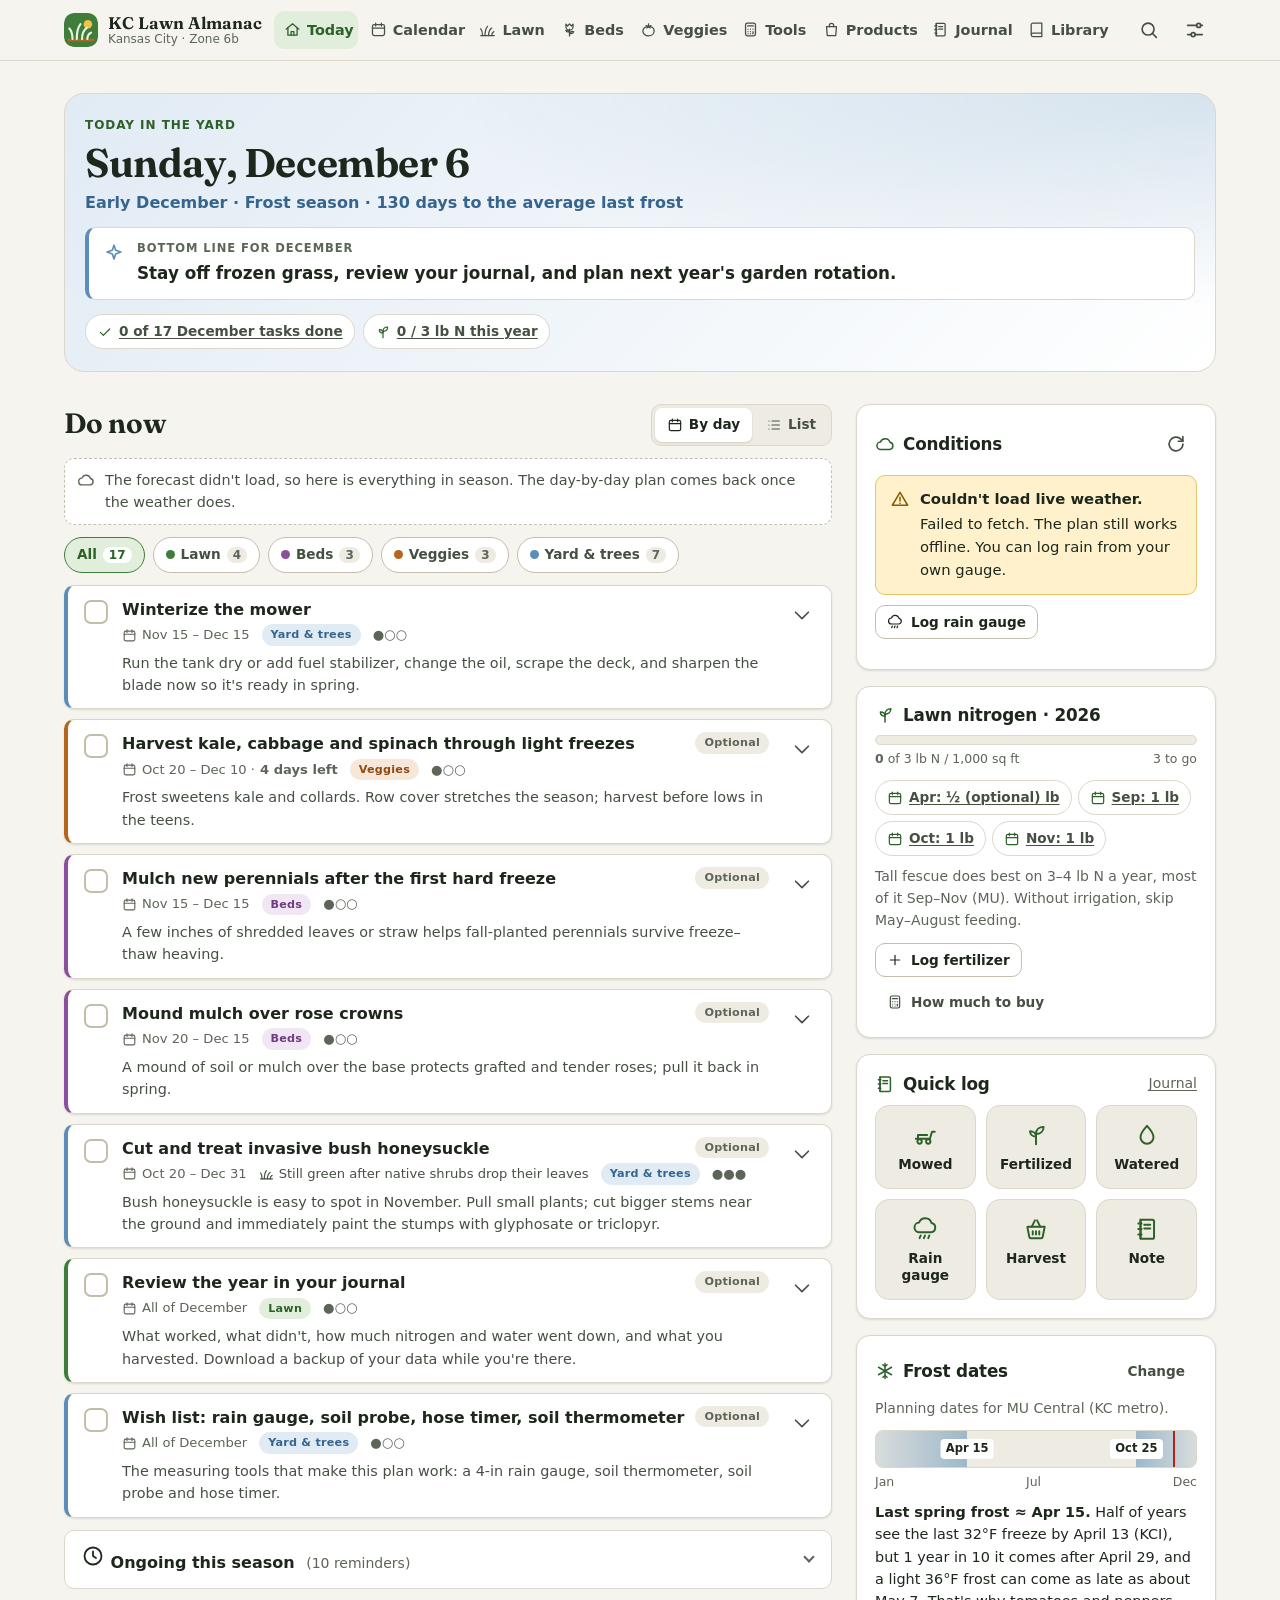
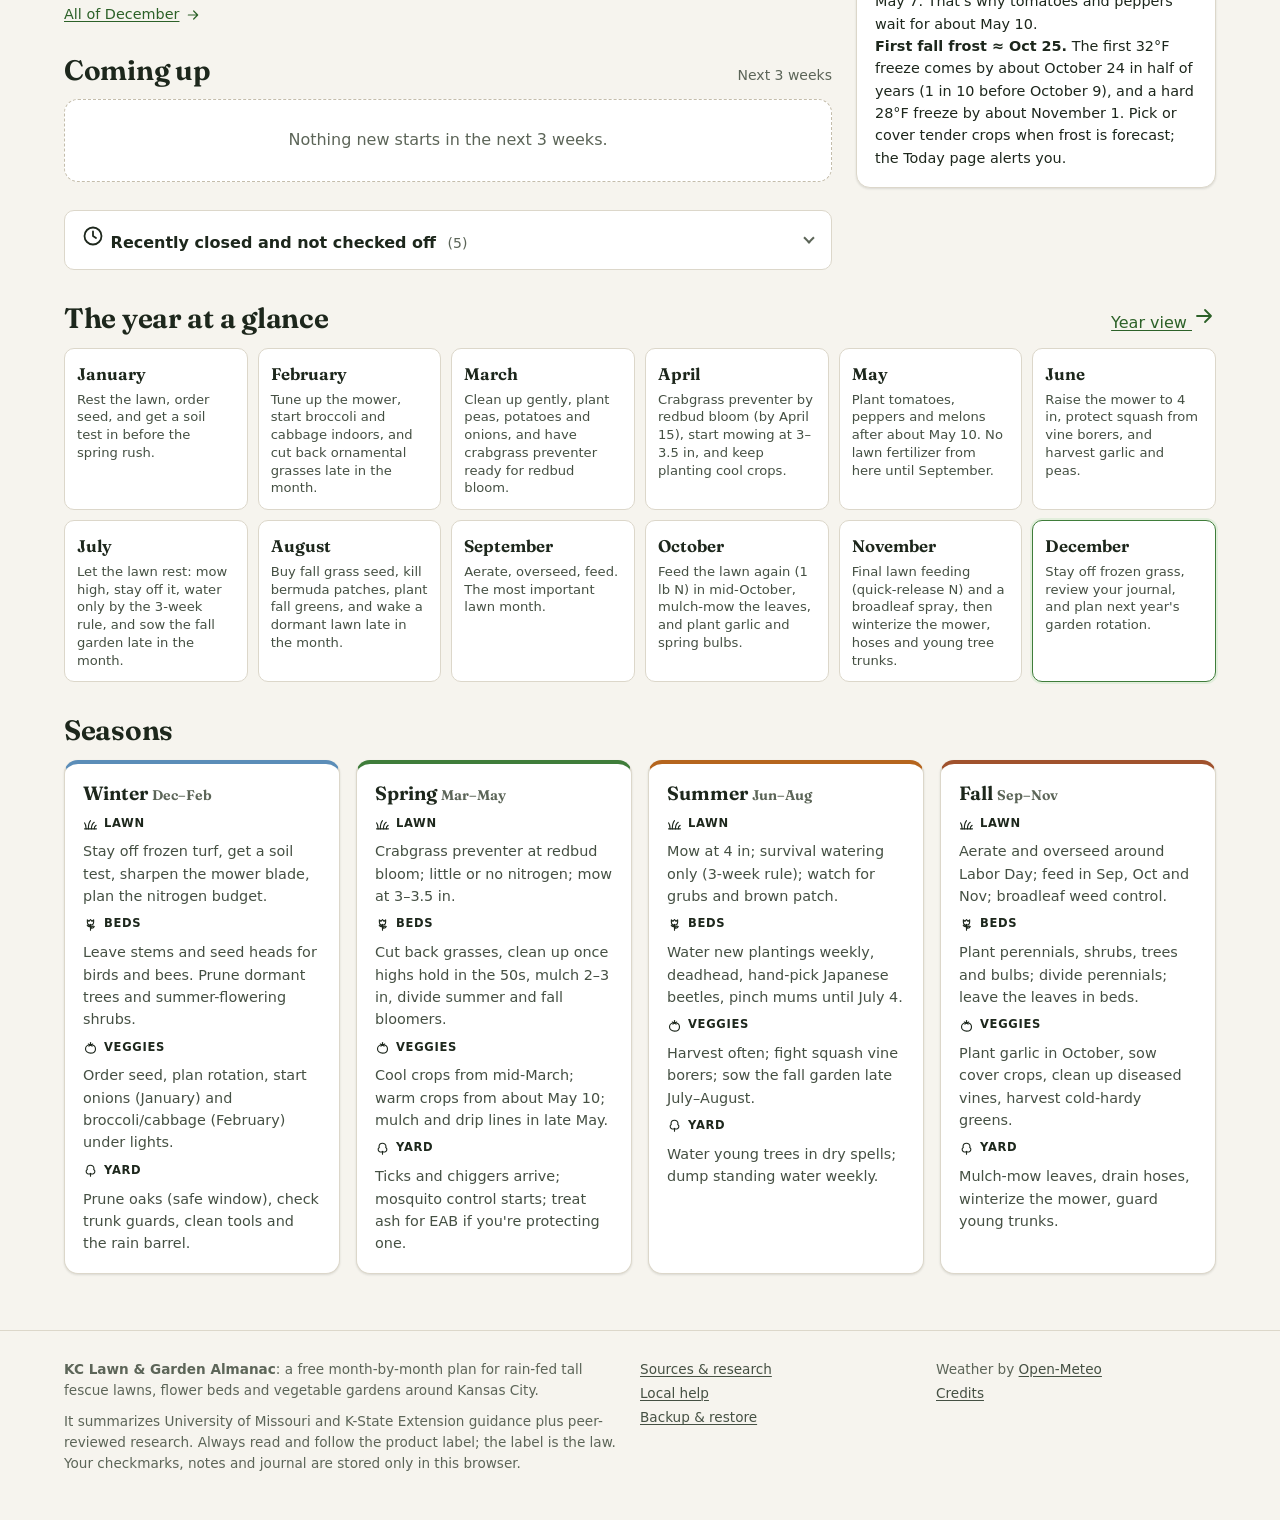
==== commit e2d26e6b: "Add weather-aware week planner to the Today page Each in-season task now lands on its best day of th" ====
--- a/index.html
+++ b/index.html
@@ -4,12 +4,12 @@
 <meta charset="utf-8">
 <meta name="viewport" content="width=device-width, initial-scale=1, viewport-fit=cover">
 <title>Today · KC Lawn &amp; Garden Almanac</title>
-<meta name="description" content="Your Kansas City lawn, garden and yard to-do list for right now, with live drought, frost and brown patch alerts for a rain-fed tall fescue lawn.">
+<meta name="description" content="Your Kansas City lawn and garden plan for this week: each job set on its best day of the forecast, with live drought, frost and brown patch alerts for a rain-fed tall fescue lawn.">
 <meta name="theme-color" content="#f6f4ee">
 <meta name="color-scheme" content="light dark">
 <meta property="og:type" content="website">
 <meta property="og:title" content="Today · KC Lawn &amp; Garden Almanac">
-<meta property="og:description" content="Your Kansas City lawn, garden and yard to-do list for right now, with live drought, frost and brown patch alerts for a rain-fed tall fescue lawn.">
+<meta property="og:description" content="Your Kansas City lawn and garden plan for this week: each job set on its best day of the forecast, with live drought, frost and brown patch alerts for a rain-fed tall fescue lawn.">
 <meta property="og:image" content="assets/og.png">
 <meta property="og:image:width" content="1200">
 <meta property="og:image:height" content="630">
--- a/css/app.css
+++ b/css/app.css
@@ -702,6 +702,83 @@
 .wx-preview-note { display: flex; gap: 6px; align-items: flex-start; font-size: 0.82rem; color: var(--ink-3); margin: -4px 0 10px; }
 .wx-preview-note svg { width: 15px; height: 15px; flex-shrink: 0; margin-top: 2px; }
 .wx-stats { display: grid; gap: 10px; grid-template-columns: repeat(auto-fit, minmax(min(100%, 140px), 1fr)); }
+
+/* ---------- Week planner (Today) ---------- */
+.tone-good { --tone: var(--ok); --tone-soft: var(--ok-soft); }
+.tone-water { --tone: var(--water); --tone-soft: var(--water-soft); }
+.tone-warn { --tone: var(--warn); --tone-soft: var(--warn-soft); }
+.tone-bad { --tone: var(--critical); --tone-soft: var(--critical-soft); }
+.tone-neutral { --tone: var(--ink-3); --tone-soft: var(--bg-sunk); }
+
+.view-seg button { display: inline-flex; align-items: center; gap: 6px; }
+.view-seg button svg { width: 16px; height: 16px; }
+.section-foot { margin: 14px 0 0; font-size: 0.9rem; }
+.section-foot a { display: inline-flex; align-items: center; gap: 6px; }
+.section-foot svg { width: 16px; height: 16px; }
+
+.week { margin-bottom: 14px; }
+.week-lede, .week-note { display: flex; gap: 10px; align-items: flex-start; margin: 0 0 12px; }
+.week-lede { font-size: 1rem; font-weight: 600; color: var(--ink); }
+.week-lede > svg { width: 20px; height: 20px; color: var(--brand); margin-top: 2px; }
+.week-note { font-size: 0.9rem; color: var(--ink-2); padding: 10px 12px; border: 1px dashed var(--line-strong); border-radius: var(--radius-sm); background: var(--bg-elev); }
+.week-note > svg { width: 18px; height: 18px; color: var(--ink-3); margin-top: 2px; }
+
+.week-strip { list-style: none; margin: 0; padding: 0; display: grid; grid-template-columns: repeat(7, minmax(0, 1fr)); gap: 6px; }
+.week-strip li { margin: 0; min-width: 0; }
+.wk-day {
+  position: relative; overflow: hidden; height: 100%; min-height: 148px;
+  display: flex; flex-direction: column; align-items: center; gap: 2px; padding: 12px 2px 8px;
+  border-radius: var(--radius-sm); border: 1px solid var(--line); background: var(--bg-elev); box-shadow: var(--shadow-1);
+  color: var(--ink); text-decoration: none; font-size: 0.78rem; line-height: 1.25; text-align: center;
+}
+.wk-day::before { content: ""; position: absolute; inset: 0 0 auto; height: 4px; background: var(--tone, var(--line)); }
+a.wk-day:hover { border-color: var(--line-strong); background: var(--bg-hover); }
+.wk-day.is-today { border-color: var(--brand); box-shadow: inset 0 0 0 1px var(--brand), var(--shadow-1); }
+.wk-day.is-free { box-shadow: none; background: transparent; }
+.wk-day > svg { width: 22px; height: 22px; margin: 3px 0 1px; color: var(--ink-2); }
+.wk-d { font-size: 0.68rem; font-weight: 750; letter-spacing: 0.05em; text-transform: uppercase; color: var(--ink-3); }
+.wk-day.is-today .wk-d { color: var(--brand-ink); }
+.wk-n { font-family: var(--font-display); font-size: 1.2rem; font-weight: 650; line-height: 1.1; }
+.wk-t { font-weight: 700; font-variant-numeric: tabular-nums; }
+.wk-t small { margin-left: 3px; font-size: 0.92em; font-weight: 500; color: var(--ink-3); }
+.wk-r { min-height: 1.2em; font-size: 0.7rem; font-weight: 650; color: var(--water); }
+.wk-v { display: none; font-size: 0.7rem; font-weight: 700; color: var(--tone); }
+.wk-c {
+  margin-top: auto; min-width: 26px; padding: 2px 7px; border-radius: 999px; font-size: 0.72rem; font-weight: 700;
+  background: var(--brand-soft); color: var(--brand-ink);
+}
+.wk-day.is-free .wk-c { background: transparent; color: var(--ink-3); }
+.wk-cl { display: none; }
+.week-strip.is-loading .wk-day { background: var(--bg-sunk); box-shadow: none; animation: wk-pulse 1.4s ease-in-out infinite; }
+@keyframes wk-pulse { 50% { opacity: 0.55; } }
+@media (prefers-reduced-motion: reduce) { .week-strip.is-loading .wk-day { animation: none; } }
+@media (max-width: 440px) { .wk-t small { display: block; margin: 0; } .wk-d { font-size: 0.6rem; letter-spacing: 0.02em; } }
+@media (max-width: 380px) { .week-strip { gap: 3px; } .wk-day { padding-left: 0; padding-right: 0; } }
+@media (min-width: 560px) { .wk-v { display: block; } .wk-cl { display: inline; } .wk-day { min-height: 168px; } }
+
+.week-tools { display: flex; flex-wrap: wrap; align-items: center; justify-content: space-between; gap: 10px; margin-top: 12px; }
+.week-tools .toolbar-label { min-width: 0; }
+.week-tools .btn svg { width: 16px; height: 16px; }
+
+.day-group { scroll-margin-top: calc(var(--header-h) + 12px); }
+.day-group + .day-group { margin-top: 24px; }
+.day-head {
+  display: flex; flex-wrap: wrap; align-items: baseline; justify-content: space-between; gap: 4px 12px;
+  margin: 0 0 10px; padding-bottom: 8px; border-bottom: 1px solid var(--line);
+}
+.day-head h3 { margin: 0; font-family: var(--font-display); font-size: 1.25rem; font-weight: 650; }
+.day-date { margin-left: 4px; font-family: var(--font-body); font-size: 0.85rem; font-weight: 600; color: var(--ink-3); }
+.day-wx { display: inline-flex; align-items: center; gap: 6px; font-size: 0.85rem; color: var(--ink-2); }
+.day-wx svg { width: 18px; height: 18px; align-self: center; }
+.day-wx b { color: var(--tone); }
+
+.task-why {
+  display: flex; gap: 7px; align-items: flex-start; margin: 8px 0 0; padding: 6px 10px; border-radius: 8px;
+  background: var(--ok-soft); color: var(--ink); font-size: 0.85rem; font-weight: 550; line-height: 1.4;
+}
+.task-why svg { width: 16px; height: 16px; margin-top: 1px; color: var(--ok); }
+.task-why.is-forced { background: var(--warn-soft); }
+.task-why.is-forced svg { color: var(--warn); }
 .seasons-grid { display: grid; gap: 16px; grid-template-columns: minmax(0, 1fr); }
 @media (min-width: 640px) { .seasons-grid { grid-template-columns: repeat(2, minmax(0, 1fr)); } }
 @media (min-width: 1100px) { .seasons-grid { grid-template-columns: repeat(4, minmax(0, 1fr)); } }
--- a/css/print.css
+++ b/css/print.css
@@ -11,7 +11,7 @@
 
 .site-header, .tabbar, .site-footer, .toolbar, .month-grid, .month-nav .btn, .subnav, .skip-link,
 .task-expand, .task-actions, .task-note, .no-print, dialog, .toasts, .btn, .icon-btn, .chips, .seg, .tabs,
-.hero-stats, .g-tip, .cart-fab { display: none !important; }
+.hero-stats, .g-tip, .cart-fab, .week-tools { display: none !important; }
 
 .container { max-width: none; padding: 0; }
 .card, .task, .table-wrap, details.acc { box-shadow: none !important; border-color: #999 !important; break-inside: avoid; }
@@ -23,6 +23,8 @@
 .check-box { border: 1.5pt solid #000 !important; background: #fff !important; }
 .check input:checked + .check-box { background: #fff !important; color: #000 !important; }
 .hero { background: none !important; border: 1px solid #999; }
+.wk-day { box-shadow: none !important; break-inside: avoid; }
+.task-why { background: none !important; border: 1px solid #bbb; }
 a { color: #000; text-decoration: none; }
 .print-month { break-after: page; }
 .print-month:last-child { break-after: auto; }
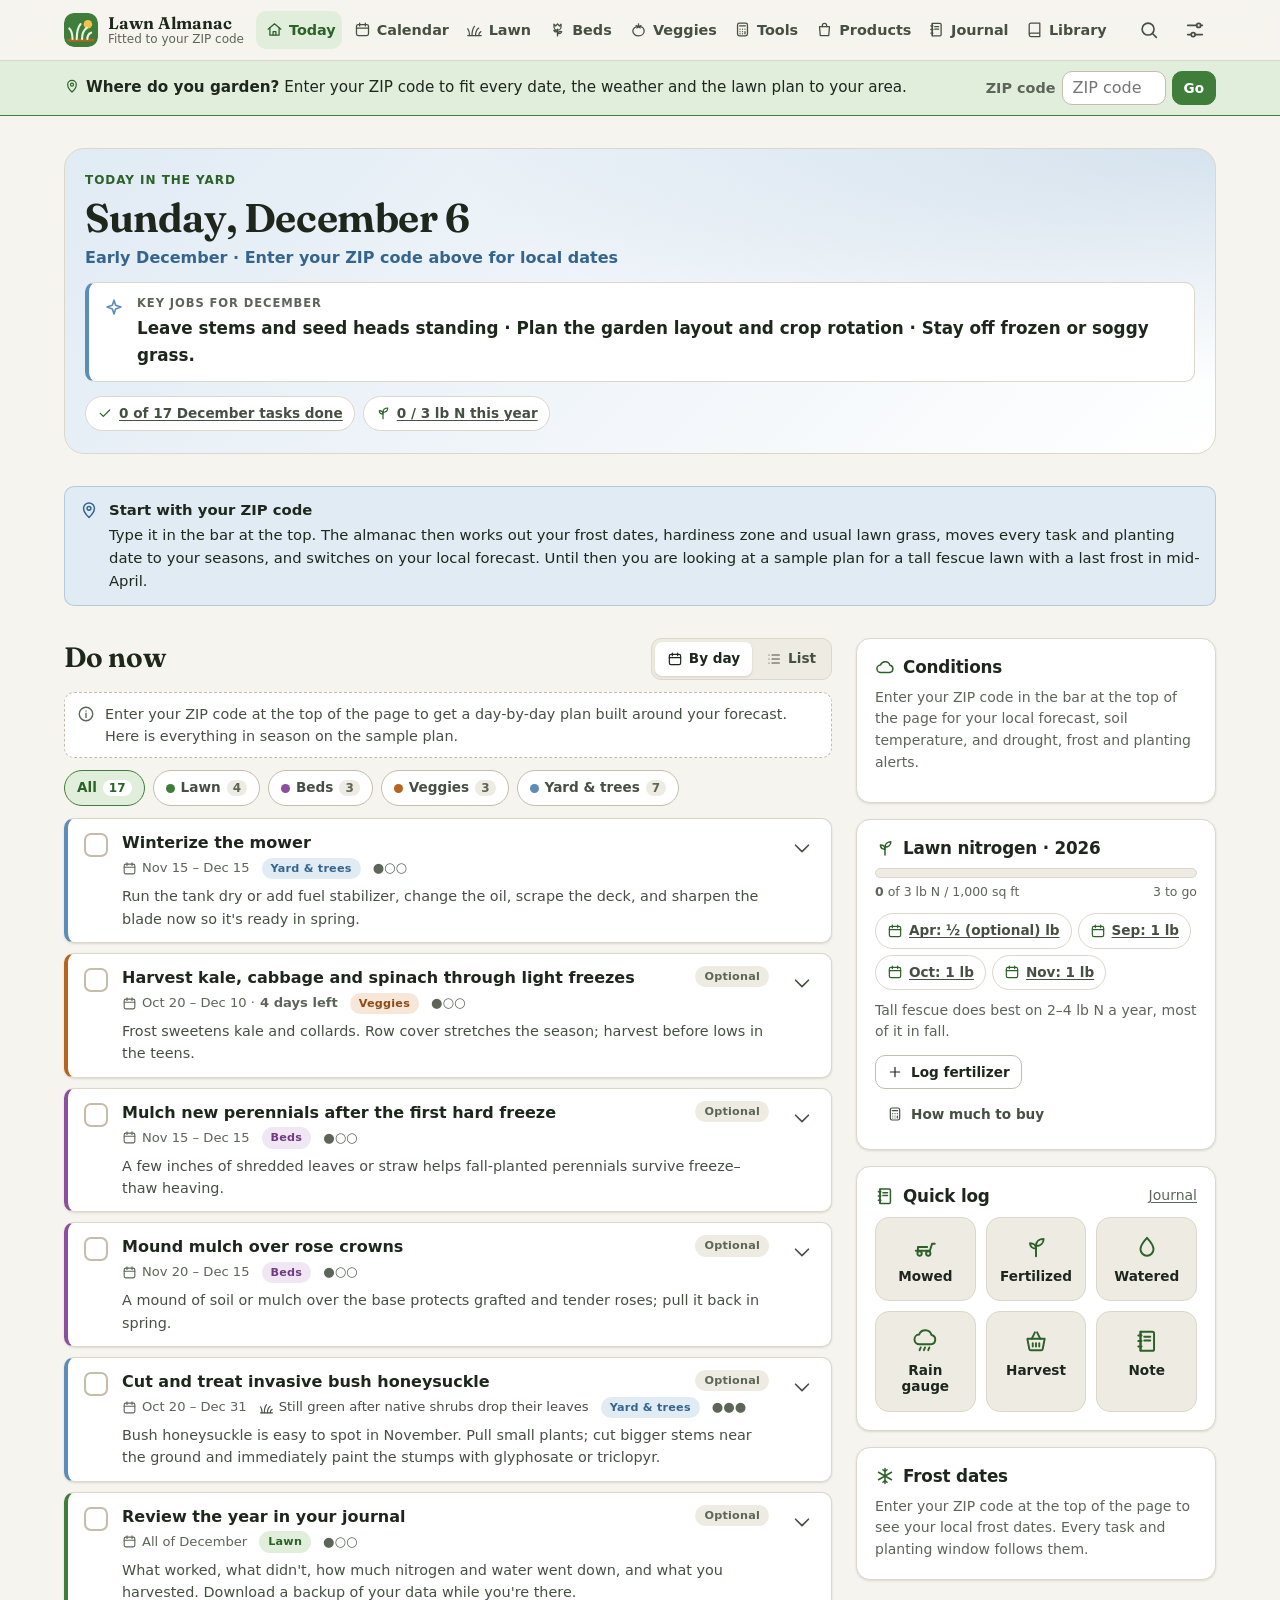
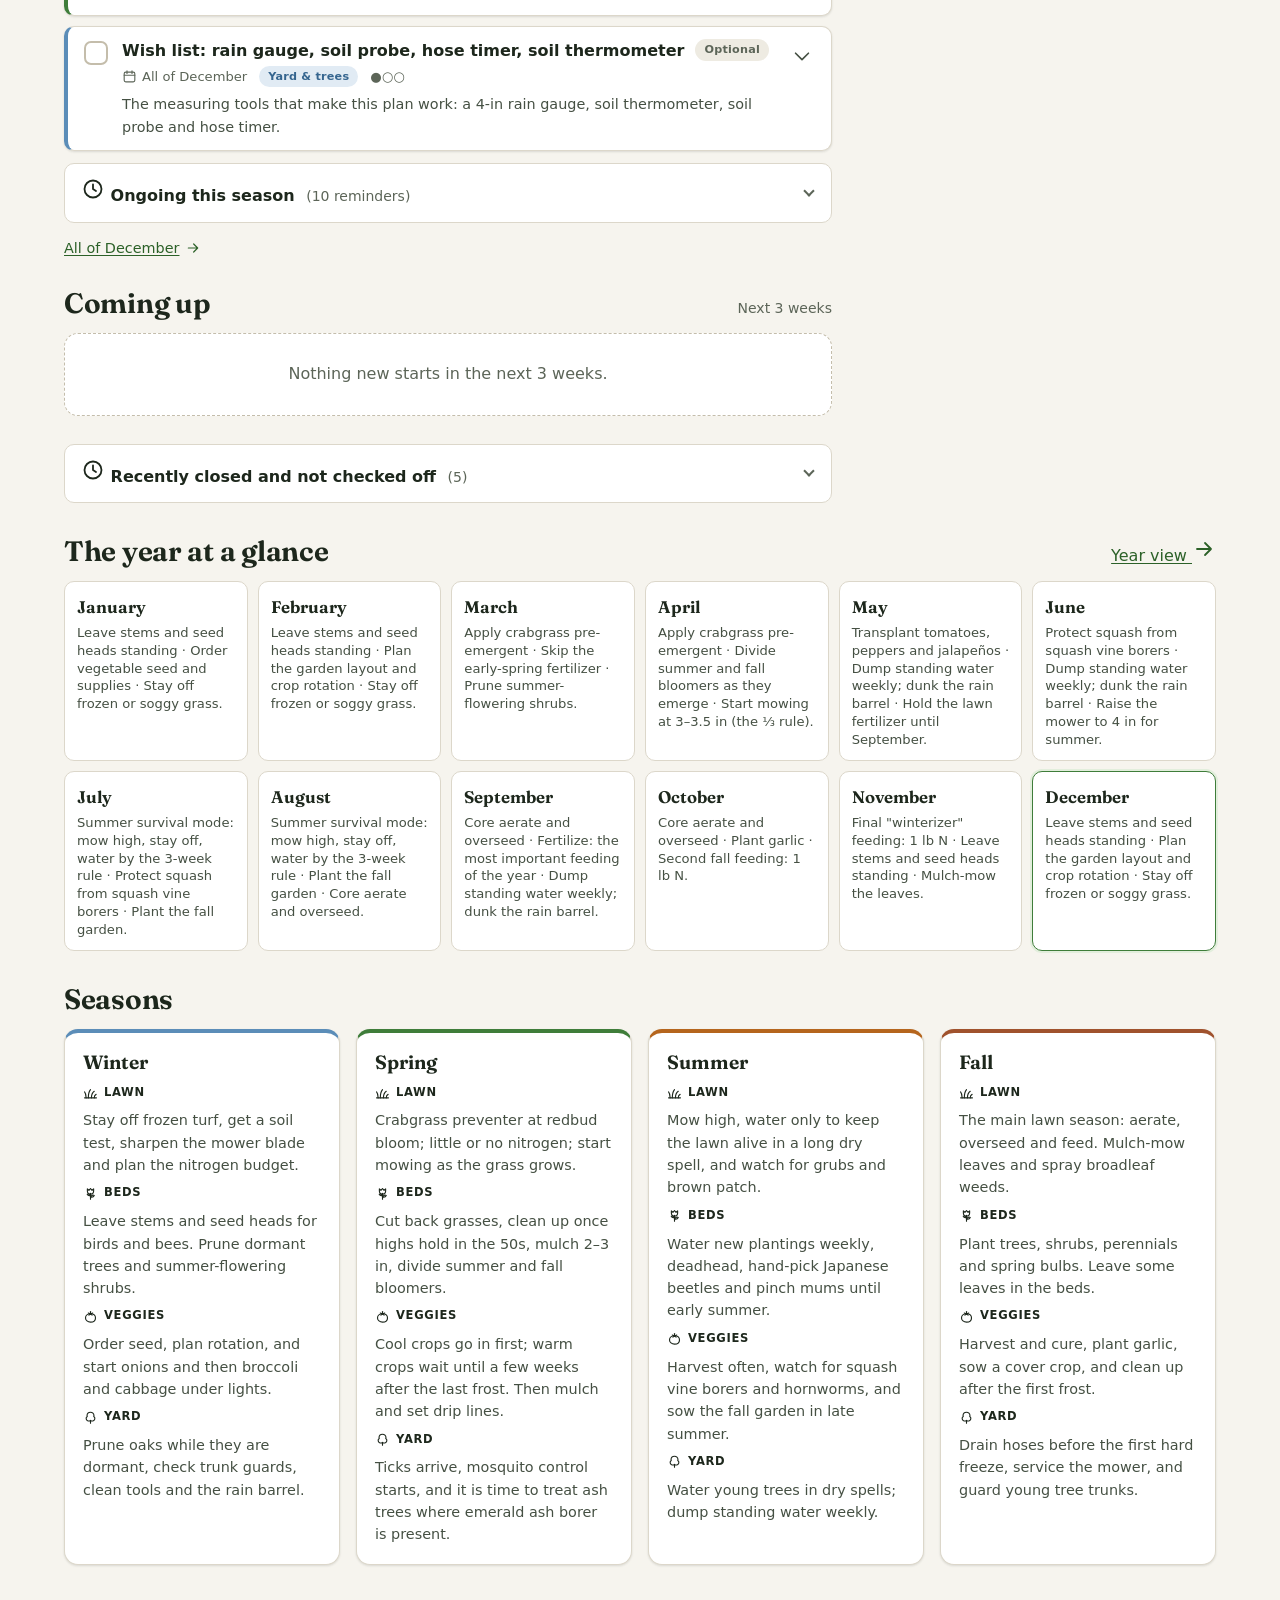
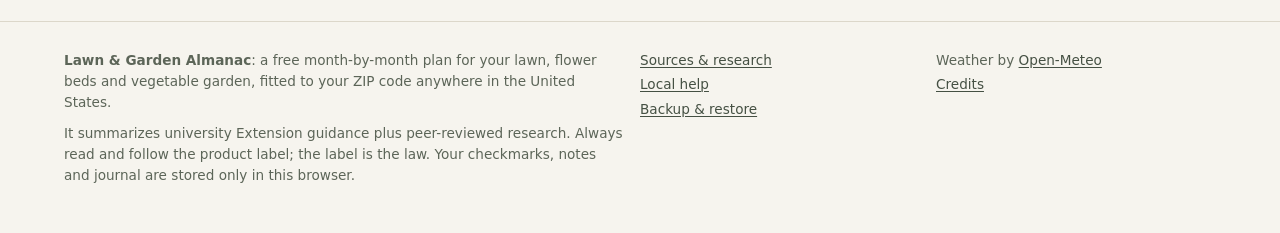
==== commit 8ffe7901: "Make the almanac work for the whole United States The site no longer assumes Kansas City. A visitor " ====
--- a/index.html
+++ b/index.html
@@ -3,17 +3,17 @@
 <head>
 <meta charset="utf-8">
 <meta name="viewport" content="width=device-width, initial-scale=1, viewport-fit=cover">
-<title>Today · KC Lawn &amp; Garden Almanac</title>
-<meta name="description" content="Your Kansas City lawn and garden plan for this week: each job set on its best day of the forecast, with live drought, frost and brown patch alerts for a rain-fed tall fescue lawn.">
+<title>Today · Lawn &amp; Garden Almanac</title>
+<meta name="description" content="Your lawn and garden plan for this week, fitted to your ZIP code anywhere in the U.S.: each job set on its best day of the forecast, with live drought, frost and planting alerts.">
 <meta name="theme-color" content="#f6f4ee">
 <meta name="color-scheme" content="light dark">
 <meta property="og:type" content="website">
-<meta property="og:title" content="Today · KC Lawn &amp; Garden Almanac">
-<meta property="og:description" content="Your Kansas City lawn and garden plan for this week: each job set on its best day of the forecast, with live drought, frost and brown patch alerts for a rain-fed tall fescue lawn.">
+<meta property="og:title" content="Today · Lawn &amp; Garden Almanac">
+<meta property="og:description" content="Your lawn and garden plan for this week, fitted to your ZIP code anywhere in the U.S.: each job set on its best day of the forecast, with live drought, frost and planting alerts.">
 <meta property="og:image" content="assets/og.png">
 <meta property="og:image:width" content="1200">
 <meta property="og:image:height" content="630">
-<meta property="og:image:alt" content="KC Lawn &amp; Garden Almanac: a month-by-month plan for a rain-fed tall fescue lawn, flower beds and a vegetable garden">
+<meta property="og:image:alt" content="Lawn &amp; Garden Almanac: a month-by-month plan for your lawn, flower beds and vegetable garden, fitted to your ZIP code">
 <meta name="twitter:card" content="summary_large_image">
 <link rel="icon" href="assets/icon.svg" type="image/svg+xml">
 <link rel="apple-touch-icon" href="assets/apple-touch-icon.png">
@@ -30,7 +30,7 @@
 <body>
 <header id="site-header" class="site-header"></header>
 <main id="main" class="container">
-  <noscript><div class="noscript"><h1>KC Lawn &amp; Garden Almanac</h1><p>This interactive planner needs JavaScript. Please enable it, or use a modern browser.</p></div></noscript>
+  <noscript><div class="noscript"><h1>Lawn &amp; Garden Almanac</h1><p>This interactive planner needs JavaScript. Please enable it, or use a modern browser.</p></div></noscript>
   <div id="app"></div>
 </main>
 </body>
--- a/css/app.css
+++ b/css/app.css
@@ -1,5 +1,5 @@
 /* ==========================================================================
-   KC Lawn & Garden Almanac — styles
+   Lawn & Garden Almanac — styles
    Mobile-first. Tokens on :root, dark mode via prefers-color-scheme and
    [data-theme]. No framework.
    ========================================================================== */
@@ -194,6 +194,25 @@
 .spacer { flex: 1; }
 [hidden] { display: none !important; }
 .print-only { display: none; }
+
+/* ---------- "Your area" bar (ZIP code) ---------- */
+.locbar { background: var(--bg-sunk); border-bottom: 1px solid var(--line); font-size: 0.85rem; color: var(--ink-2); }
+.locbar-inner { display: flex; flex-wrap: wrap; align-items: center; gap: 6px 14px; padding-top: 7px; padding-bottom: 7px; }
+.loc-now { display: flex; align-items: flex-start; gap: 6px; margin: 0; min-width: 0; flex: 1 1 240px; }
+.loc-now > svg { width: 16px; height: 16px; flex-shrink: 0; margin-top: 2px; color: var(--brand-ink); }
+.loc-now strong { color: var(--ink); }
+.loc-extra { display: none; }
+@media (min-width: 720px) { .loc-extra { display: inline; } }
+.loc-warn { display: inline-flex; align-items: center; gap: 3px; margin-left: 4px; color: var(--warn); font-weight: 600; white-space: nowrap; }
+.loc-warn svg { width: 14px; height: 14px; }
+.loc-form { display: flex; align-items: center; gap: 6px; margin: 0; }
+.loc-form label { color: var(--ink-3); white-space: nowrap; }
+.locbar .loc-form input { width: 6.5rem; min-height: 34px; padding: 4px 10px; font-size: 16px; }
+.loc-status { flex-basis: 100%; margin: 0; color: var(--ink-2); }
+.loc-status.is-bad { color: var(--critical); }
+.locbar-inner.is-unset { padding-top: 10px; padding-bottom: 10px; }
+.locbar-inner.is-unset .loc-now { font-size: 0.95rem; color: var(--ink); }
+.locbar:has(.is-unset) { background: var(--brand-soft); border-bottom-color: var(--brand); }
 
 /* ---------- Header ---------- */
 .site-header {
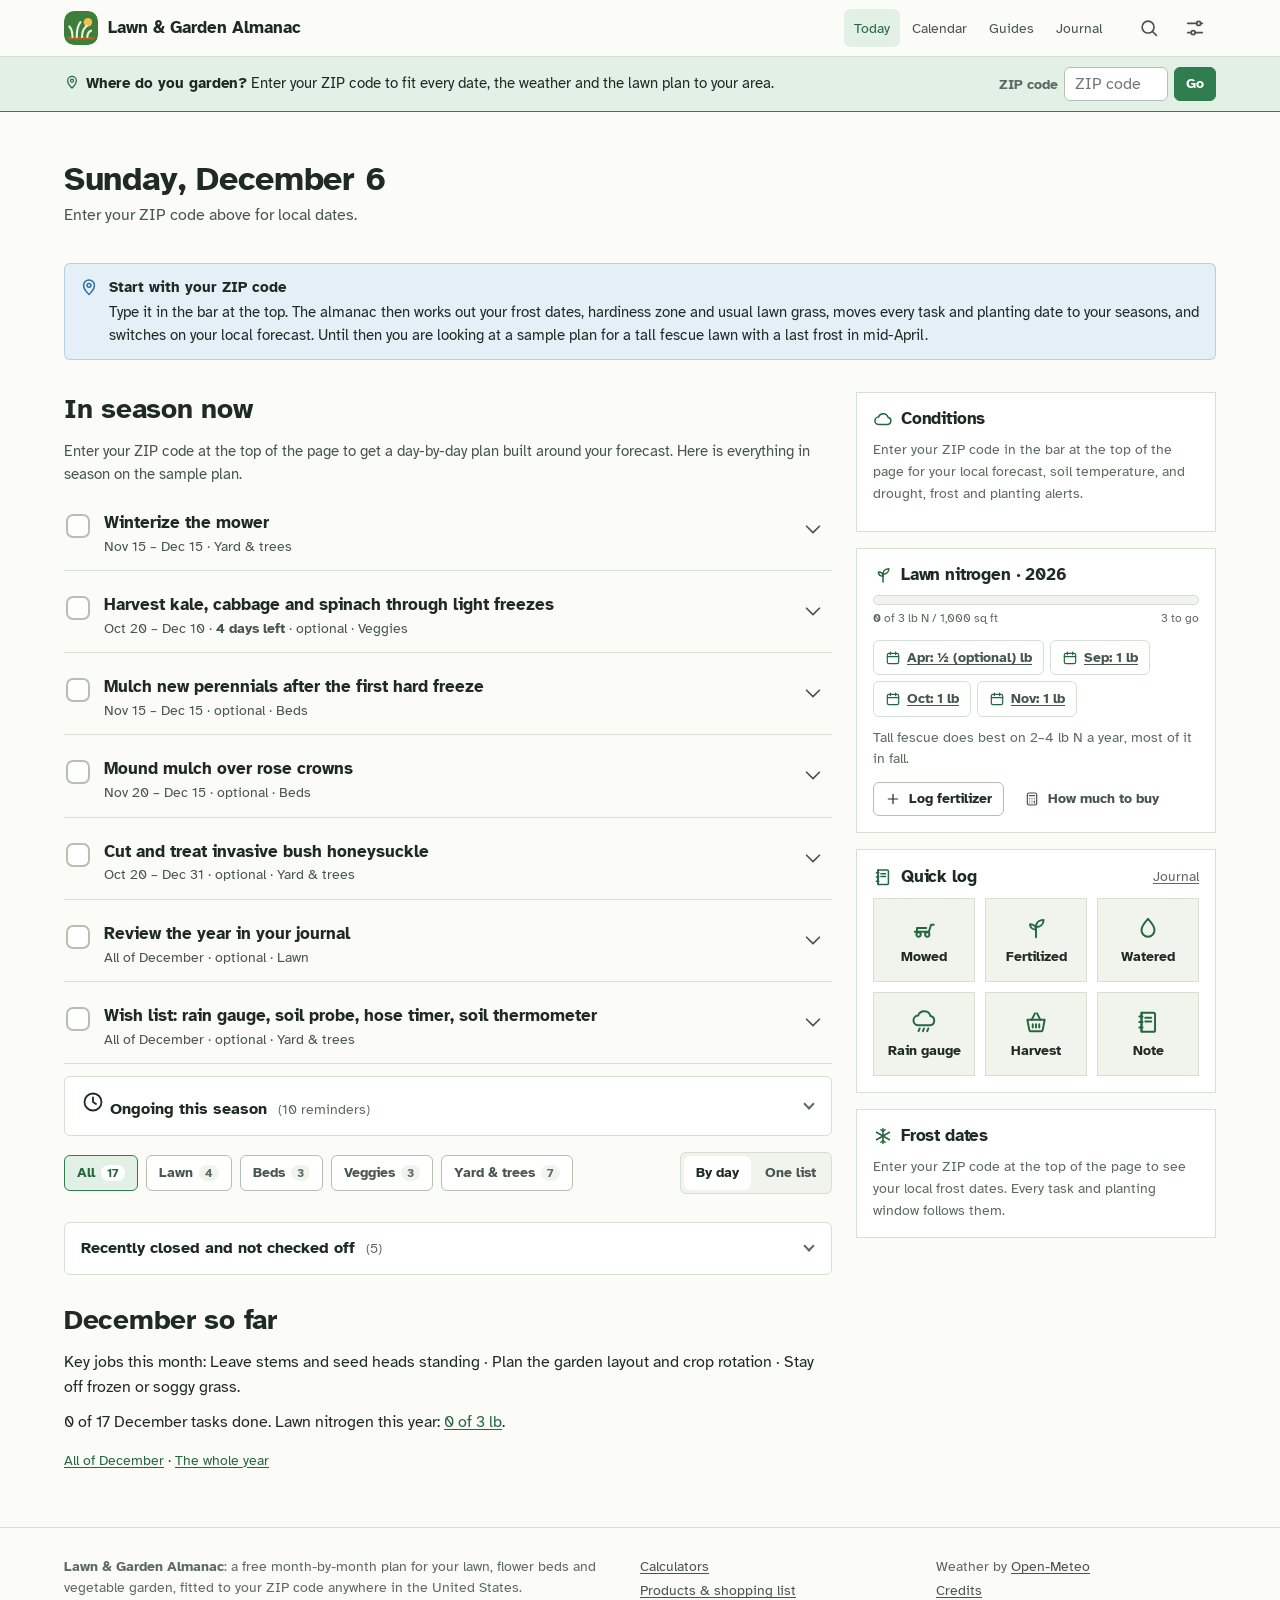
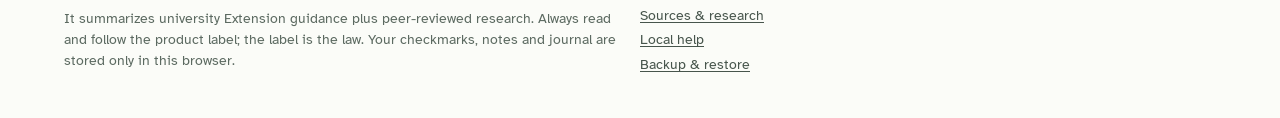
==== commit 1acef503: "Redesign for phones: jobs first, fewer colors, shorter pages Today now opens on the day's jobs. The " ====
--- a/index.html
+++ b/index.html
@@ -5,7 +5,7 @@
 <meta name="viewport" content="width=device-width, initial-scale=1, viewport-fit=cover">
 <title>Today · Lawn &amp; Garden Almanac</title>
 <meta name="description" content="Your lawn and garden plan for this week, fitted to your ZIP code anywhere in the U.S.: each job set on its best day of the forecast, with live drought, frost and planting alerts.">
-<meta name="theme-color" content="#f6f4ee">
+<meta name="theme-color" content="#fbfcf8">
 <meta name="color-scheme" content="light dark">
 <meta property="og:type" content="website">
 <meta property="og:title" content="Today · Lawn &amp; Garden Almanac">
@@ -18,7 +18,8 @@
 <link rel="icon" href="assets/icon.svg" type="image/svg+xml">
 <link rel="apple-touch-icon" href="assets/apple-touch-icon.png">
 <link rel="manifest" href="manifest.webmanifest">
-<link rel="preload" href="assets/fonts/fraunces-latin.woff2" as="font" type="font/woff2" crossorigin>
+<link rel="preload" href="assets/fonts/atkinson-400.woff2" as="font" type="font/woff2" crossorigin>
+<link rel="preload" href="assets/fonts/atkinson-700.woff2" as="font" type="font/woff2" crossorigin>
 <link rel="stylesheet" href="css/app.css">
 <link rel="stylesheet" href="css/print.css" media="print">
 <script>
--- a/css/app.css
+++ b/css/app.css
@@ -5,128 +5,125 @@
    ========================================================================== */
 
 @font-face {
-  font-family: "Fraunces";
+  font-family: "Atkinson Hyperlegible";
   font-style: normal;
-  font-weight: 500 700;
+  font-weight: 400;
   font-display: swap;
-  src: url("../assets/fonts/fraunces-latin.woff2") format("woff2");
+  src: url("../assets/fonts/atkinson-400.woff2") format("woff2");
+}
+@font-face {
+  font-family: "Atkinson Hyperlegible";
+  font-style: normal;
+  font-weight: 700;
+  font-display: swap;
+  src: url("../assets/fonts/atkinson-700.woff2") format("woff2");
 }
 
 /* ---------- Tokens (light) ---------- */
 :root {
   color-scheme: light;
-  --font-display: "Fraunces", "Iowan Old Style", "Palatino Linotype", Palatino, Georgia, serif;
-  --font-body: system-ui, -apple-system, "Segoe UI", Roboto, "Helvetica Neue", Arial, sans-serif;
+  /* One typeface, chosen for legibility on a phone outdoors. */
+  --font-body: "Atkinson Hyperlegible", Verdana, "Segoe UI", system-ui, sans-serif;
+  --font-display: var(--font-body);
   --font-mono: ui-monospace, "SF Mono", Menlo, Consolas, monospace;
 
-  --bg: #f6f4ee;
+  --bg: #fbfcf8;
   --bg-elev: #ffffff;
-  --bg-sunk: #eeebe2;
-  --bg-hover: #f1efe8;
-  --ink: #1d271c;
-  --ink-2: #455043;
-  --ink-3: #5c6558;
-  --line: #dcd7ca;
-  --line-strong: #c4bdab;
-  --overlay: rgba(20, 26, 19, 0.45);
-
-  --brand: #3f7d3a;
-  --brand-ink: #2c6128;
-  --brand-soft: #e2eedc;
+  --bg-sunk: #f0f4ec;
+  --bg-hover: #eaefe6;
+  --ink: #1f2a24;
+  --ink-2: #47554c;
+  --ink-3: #5c6a61;
+  --line: #d7dfd3;
+  --line-strong: #b4c1b1;
+  --overlay: rgba(20, 26, 22, 0.45);
+
+  /* One brand green, plus three colors that each mean one thing:
+     sky = water and weather, sun = needs attention, tomato = urgent. */
+  --brand: #2f7d4f;
+  --brand-ink: #256640;
+  --brand-soft: #e3f0e6;
   --brand-contrast: #ffffff;
-
-  --lawn: #3f7d3a;   --lawn-ink: #2c6128;   --lawn-soft: #e2eedc;
-  --beds: #8a4f9e;   --beds-ink: #6f3b83;   --beds-soft: #f1e6f4;
-  --veg: #b5651d;    --veg-ink: #8c4a14;    --veg-soft: #f6e7d8;
-  --yard: #5b8db8;   --yard-ink: #35658f;   --yard-soft: #e1ebf4;
-
-  --critical: #b42318; --critical-soft: #fde8e5;
-  --warn: #8a5a00;     --warn-soft: #fff1cc;   --warn-line: #e8c46a;
-  --info: #35658f;     --info-soft: #e1ebf4;
-  --ok: #2c6128;       --ok-soft: #e2eedc;
-  --water: #1b6399;    --water-soft: #e0eef8;
-
-  --ev-extension: #2c6128;
-  --ev-peer: #35658f;
-  --ev-label: #4a4f57;
-  --ev-vendor: #8a5a00;
-  --ev-practice: #5c6558;
-  --ev-data: #6f3b83;
-
-  --radius-xs: 6px;
-  --radius-sm: 10px;
-  --radius: 14px;
-  --radius-lg: 20px;
-  --shadow-1: 0 1px 2px rgba(29, 39, 28, 0.06), 0 1px 3px rgba(29, 39, 28, 0.07);
-  --shadow-2: 0 6px 24px rgba(29, 39, 28, 0.12), 0 2px 6px rgba(29, 39, 28, 0.06);
-  --focus-ring: 0 0 0 3px rgba(63, 125, 58, 0.45);
+  --sky: #2b6fa3;      --sky-soft: #e4eff7;
+  --sun: #f2c230;      --sun-ink: #5a4300;   --sun-soft: #fdf3cf;
+  --tomato: #b93a26;   --tomato-soft: #fbe9e5;
+
+  /* Lawn, beds, veggies and yard are told apart by icon and label, not by hue. */
+  --lawn: var(--ink-2);  --lawn-ink: var(--ink);  --lawn-soft: var(--bg-sunk);
+  --beds: var(--ink-2);  --beds-ink: var(--ink);  --beds-soft: var(--bg-sunk);
+  --veg: var(--ink-2);   --veg-ink: var(--ink);   --veg-soft: var(--bg-sunk);
+  --yard: var(--ink-2);  --yard-ink: var(--ink);  --yard-soft: var(--bg-sunk);
+
+  --critical: var(--tomato); --critical-soft: var(--tomato-soft);
+  --warn: var(--sun-ink);    --warn-soft: var(--sun-soft);   --warn-line: var(--sun);
+  --info: var(--sky);        --info-soft: var(--sky-soft);
+  --ok: var(--brand-ink);    --ok-soft: var(--brand-soft);
+  --water: var(--sky);       --water-soft: var(--sky-soft);
+
+  --ev-extension: var(--brand-ink);
+  --ev-peer: var(--sky);
+  --ev-label: var(--ink-2);
+  --ev-vendor: var(--sun-ink);
+  --ev-practice: var(--ink-3);
+  --ev-data: var(--ink-2);
+
+  /* Corners belong to things you tap. Lists and panels stay square. */
+  --radius-xs: 4px;
+  --radius-sm: 6px;
+  --radius: 0px;
+  --radius-lg: 0px;
+  --shadow-1: none;
+  --shadow-2: 0 6px 24px rgba(31, 42, 36, 0.14);
+  --focus-ring: 0 0 0 3px rgba(47, 125, 79, 0.45);
 
   --maxw: 1200px;
   --gutter: 16px;
-  --header-h: 60px;
-  --tabbar-h: 64px;
+  --header-h: 56px;
+  --tabbar-h: 60px;
 }
 
 /* ---------- Tokens (dark) — system preference ---------- */
 @media (prefers-color-scheme: dark) {
   :root:not([data-theme="light"]) {
     color-scheme: dark;
-    --bg: #111510;
-    --bg-elev: #1a2019;
-    --bg-sunk: #0c100b;
-    --bg-hover: #222a21;
-    --ink: #e7ebe3;
-    --ink-2: #bcc5b6;
-    --ink-3: #98a192;
-    --line: #2d362b;
-    --line-strong: #3d4a3a;
+    --bg: #141a16;
+    --bg-elev: #1c2520;
+    --bg-sunk: #0f1411;
+    --bg-hover: #26322b;
+    --ink: #e8eee8;
+    --ink-2: #b9c5bc;
+    --ink-3: #98a59c;
+    --line: #2f3b33;
+    --line-strong: #47574c;
     --overlay: rgba(0, 0, 0, 0.6);
-    --brand: #7dbb6f; --brand-ink: #9fd392; --brand-soft: #1e2d1b; --brand-contrast: #0f1a0d;
-    --lawn: #7dbb6f;  --lawn-ink: #9fd392;  --lawn-soft: #1e2d1b;
-    --beds: #c690d8;  --beds-ink: #d9aee7;  --beds-soft: #2a1f30;
-    --veg: #e39b5c;   --veg-ink: #f0b684;   --veg-soft: #33241a;
-    --yard: #8fb8dc;  --yard-ink: #aecce8;  --yard-soft: #1b2733;
-    --critical: #ff8f84; --critical-soft: #3a1c19;
-    --warn: #eabf55;     --warn-soft: #30270f;  --warn-line: #6b5518;
-    --info: #aecce8;     --info-soft: #1b2733;
-    --ok: #9fd392;       --ok-soft: #1e2d1b;
-    --water: #8cc4ef;    --water-soft: #15283a;
-    --ev-extension: #9fd392; --ev-peer: #aecce8; --ev-label: #c3c8cf;
-    --ev-vendor: #eabf55; --ev-practice: #aab3a4; --ev-data: #d9aee7;
-    --shadow-1: 0 1px 2px rgba(0, 0, 0, 0.4);
+    --brand: #6fc08c; --brand-ink: #8fd3a7; --brand-soft: #1d3024; --brand-contrast: #0d1a12;
+    --sky: #7db6e0;   --sky-soft: #17283a;
+    --sun: #e6bc3a;   --sun-ink: #f0cf66;   --sun-soft: #2f270e;
+    --tomato: #f08a76; --tomato-soft: #3a1d17;
     --shadow-2: 0 8px 28px rgba(0, 0, 0, 0.5);
-    --focus-ring: 0 0 0 3px rgba(125, 187, 111, 0.55);
+    --focus-ring: 0 0 0 3px rgba(111, 192, 140, 0.6);
   }
 }
 
 /* ---------- Tokens (dark) — explicit choice ---------- */
 :root[data-theme="dark"] {
   color-scheme: dark;
-  --bg: #111510;
-  --bg-elev: #1a2019;
-  --bg-sunk: #0c100b;
-  --bg-hover: #222a21;
-  --ink: #e7ebe3;
-  --ink-2: #bcc5b6;
-  --ink-3: #98a192;
-  --line: #2d362b;
-  --line-strong: #3d4a3a;
+  --bg: #141a16;
+  --bg-elev: #1c2520;
+  --bg-sunk: #0f1411;
+  --bg-hover: #26322b;
+  --ink: #e8eee8;
+  --ink-2: #b9c5bc;
+  --ink-3: #98a59c;
+  --line: #2f3b33;
+  --line-strong: #47574c;
   --overlay: rgba(0, 0, 0, 0.6);
-  --brand: #7dbb6f; --brand-ink: #9fd392; --brand-soft: #1e2d1b; --brand-contrast: #0f1a0d;
-  --lawn: #7dbb6f;  --lawn-ink: #9fd392;  --lawn-soft: #1e2d1b;
-  --beds: #c690d8;  --beds-ink: #d9aee7;  --beds-soft: #2a1f30;
-  --veg: #e39b5c;   --veg-ink: #f0b684;   --veg-soft: #33241a;
-  --yard: #8fb8dc;  --yard-ink: #aecce8;  --yard-soft: #1b2733;
-  --critical: #ff8f84; --critical-soft: #3a1c19;
-  --warn: #eabf55;     --warn-soft: #30270f;  --warn-line: #6b5518;
-  --info: #aecce8;     --info-soft: #1b2733;
-  --ok: #9fd392;       --ok-soft: #1e2d1b;
-  --water: #8cc4ef;    --water-soft: #15283a;
-  --ev-extension: #9fd392; --ev-peer: #aecce8; --ev-label: #c3c8cf;
-  --ev-vendor: #eabf55; --ev-practice: #aab3a4; --ev-data: #d9aee7;
-  --shadow-1: 0 1px 2px rgba(0, 0, 0, 0.4);
+  --brand: #6fc08c; --brand-ink: #8fd3a7; --brand-soft: #1d3024; --brand-contrast: #0d1a12;
+  --sky: #7db6e0;   --sky-soft: #17283a;
+  --sun: #e6bc3a;   --sun-ink: #f0cf66;   --sun-soft: #2f270e;
+  --tomato: #f08a76; --tomato-soft: #3a1d17;
   --shadow-2: 0 8px 28px rgba(0, 0, 0, 0.5);
-  --focus-ring: 0 0 0 3px rgba(125, 187, 111, 0.55);
+  --focus-ring: 0 0 0 3px rgba(111, 192, 140, 0.6);
 }
 
 /* ---------- Base ---------- */
@@ -155,16 +152,16 @@
 li + li { margin-top: 0.25em; }
 hr { border: 0; border-top: 1px solid var(--line); margin: 24px 0; }
 small { font-size: 0.875em; }
-strong { font-weight: 650; }
+strong { font-weight: 700; }
 code, kbd { font-family: var(--font-mono); font-size: 0.9em; background: var(--bg-sunk); padding: 0.1em 0.35em; border-radius: 4px; }
 abbr[title] { text-decoration: underline dotted; cursor: help; }
 
 h1, h2, h3, h4 { margin: 0 0 0.5em; line-height: 1.2; color: var(--ink); }
-h1, h2, .display { font-family: var(--font-display); font-weight: 650; letter-spacing: -0.01em; font-optical-sizing: auto; }
-h1 { font-size: clamp(1.75rem, 1.2rem + 2.4vw, 2.6rem); }
+h1, h2, .display { font-weight: 700; letter-spacing: -0.01em; }
+h1 { font-size: clamp(1.6rem, 1.2rem + 1.8vw, 2.2rem); }
 h2 { font-size: clamp(1.35rem, 1.1rem + 1vw, 1.75rem); }
-h3 { font-size: 1.075rem; font-weight: 650; }
-h4 { font-size: 0.95rem; font-weight: 650; }
+h3 { font-size: 1.075rem; font-weight: 700; }
+h4 { font-size: 0.95rem; font-weight: 700; }
 
 :focus-visible { outline: none; box-shadow: var(--focus-ring); border-radius: var(--radius-xs); }
 
@@ -203,7 +200,7 @@
 .loc-now strong { color: var(--ink); }
 .loc-extra { display: none; }
 @media (min-width: 720px) { .loc-extra { display: inline; } }
-.loc-warn { display: inline-flex; align-items: center; gap: 3px; margin-left: 4px; color: var(--warn); font-weight: 600; white-space: nowrap; }
+.loc-warn { display: inline-flex; align-items: center; gap: 3px; margin-left: 4px; color: var(--warn); font-weight: 700; white-space: nowrap; }
 .loc-warn svg { width: 14px; height: 14px; }
 .loc-form { display: flex; align-items: center; gap: 6px; margin: 0; }
 .loc-form label { color: var(--ink-3); white-space: nowrap; }
@@ -230,19 +227,18 @@
 .brand { display: flex; align-items: center; gap: 10px; text-decoration: none; color: var(--ink); min-width: 0; }
 .brand-mark { width: 34px; height: 34px; border-radius: 10px; flex-shrink: 0; }
 .brand-text { display: flex; flex-direction: column; line-height: 1.1; min-width: 0; }
-.brand-name { font-family: var(--font-display); font-weight: 650; font-size: 1.05rem; white-space: nowrap; overflow: hidden; text-overflow: ellipsis; }
+.brand-name { font-weight: 700; font-size: 1.05rem; white-space: nowrap; overflow: hidden; text-overflow: ellipsis; }
 .brand-sub { font-size: 0.75rem; color: var(--ink-3); white-space: nowrap; }
 .brand { flex-shrink: 0; }
 .brand-name .long { display: none; }
-@media (min-width: 400px) { .brand-name .long { display: inline; } .brand-name .short { display: none; } }
-@media (min-width: 1080px) and (max-width: 1379px) { .brand-name .long { display: none; } .brand-name .short { display: inline; } }
+@media (min-width: 720px) { .brand-name .long { display: inline; } .brand-name .short { display: none; } }
 
 .main-nav { display: none; margin-left: auto; }
 .main-nav ul { list-style: none; display: flex; gap: 2px; margin: 0; padding: 0; }
 .main-nav li + li { margin: 0; }
 .main-nav a {
   display: flex; align-items: center; gap: 6px; padding: 8px 10px; border-radius: var(--radius-sm);
-  color: var(--ink-2); text-decoration: none; font-size: 0.9rem; font-weight: 550; white-space: nowrap;
+  color: var(--ink-2); text-decoration: none; font-size: 0.9rem; font-weight: 400; white-space: nowrap;
 }
 .main-nav a:hover { background: var(--bg-hover); color: var(--ink); }
 .main-nav a[aria-current="page"] { background: var(--brand-soft); color: var(--brand-ink); }
@@ -258,20 +254,29 @@
   position: fixed; left: 0; right: 0; bottom: 0; z-index: 40;
   background: var(--bg-elev); border-top: 1px solid var(--line);
   padding-bottom: env(safe-area-inset-bottom, 0px);
-  box-shadow: 0 -2px 12px rgba(0, 0, 0, 0.05);
-}
-.tabbar ul { list-style: none; margin: 0; padding: 0; display: grid; grid-template-columns: repeat(5, 1fr); height: var(--tabbar-h); }
+}
+.tabbar ul { list-style: none; margin: 0; padding: 0; display: grid; grid-template-columns: repeat(4, 1fr); height: var(--tabbar-h); }
 .tabbar li + li { margin: 0; }
 .tabbar a, .tabbar button {
   display: flex; flex-direction: column; align-items: center; justify-content: center; gap: 3px;
   height: 100%; width: 100%; border: 0; background: none; color: var(--ink-3); text-decoration: none;
-  font: 600 0.7rem/1 var(--font-body); cursor: pointer; padding: 0;
+  font: 700 0.7rem/1 var(--font-body); cursor: pointer; padding: 0;
 }
 .tabbar svg { width: 23px; height: 23px; }
 .tabbar a[aria-current="page"], .tabbar button[aria-current="page"] { color: var(--brand-ink); }
-.tabbar a[aria-current="page"] .tab-ico { background: var(--brand-soft); }
-.tab-ico { display: grid; place-items: center; width: 44px; height: 28px; border-radius: 14px; }
+.tabbar a[aria-current="page"] { box-shadow: inset 0 3px 0 var(--brand); }
 @media (min-width: 1080px) { .tabbar { display: none; } }
+
+/* ---------- Place button and guide switch ---------- */
+.place-btn { border: 0; background: none; padding: 8px 4px; min-height: 40px; font: 400 0.9rem/1.2 var(--font-body); color: var(--ink-2); cursor: pointer; white-space: nowrap; overflow: hidden; text-overflow: ellipsis; min-width: 0; }
+.place-btn::after { content: ""; display: inline-block; width: 6px; height: 6px; margin: 0 0 3px 7px; border-right: 2px solid currentColor; border-bottom: 2px solid currentColor; transform: rotate(45deg); }
+.place-btn[aria-expanded="true"]::after { transform: rotate(-135deg); margin-bottom: -1px; }
+.place-btn:hover { color: var(--ink); }
+.guide-switch { padding-top: 14px; display: flex; flex-wrap: wrap; align-items: center; gap: 8px 16px; }
+.guide-switch .seg a { padding: 8px 14px; border-radius: var(--radius-xs); color: var(--ink-2); text-decoration: none; font-weight: 700; font-size: 0.9rem; }
+.guide-switch .seg a[aria-current="page"] { background: var(--bg-elev); color: var(--ink); }
+.guide-switch p { margin: 0; font-size: 0.9rem; color: var(--ink-3); }
+.guide-switch p a[aria-current="page"] { color: var(--ink); font-weight: 700; text-decoration: none; }
 
 /* ---------- Footer ---------- */
 .site-footer { margin-top: 56px; border-top: 1px solid var(--line); padding: 28px 0 36px; color: var(--ink-3); font-size: 0.85rem; }
@@ -285,7 +290,6 @@
 .page-head { padding: 24px 0 8px; }
 .page-head h1 { margin-bottom: 4px; }
 .page-head .lede { font-size: 1.05rem; color: var(--ink-2); max-width: 70ch; margin: 0; }
-.eyebrow { font-size: 0.75rem; font-weight: 700; letter-spacing: 0.08em; text-transform: uppercase; color: var(--brand-ink); margin-bottom: 6px; display: block; }
 .section { margin-top: 32px; }
 .section-head { display: flex; align-items: baseline; justify-content: space-between; gap: 12px; flex-wrap: wrap; margin-bottom: 12px; }
 .section-head h2 { margin: 0; }
@@ -305,7 +309,7 @@
 .subnav li + li { margin: 0; }
 .subnav a {
   display: block; padding: 6px 12px; border-radius: 999px; text-decoration: none; color: var(--ink-2);
-  font-size: 0.875rem; font-weight: 600; border: 1px solid var(--line); background: var(--bg-elev); white-space: nowrap;
+  font-size: 0.875rem; font-weight: 700; border: 1px solid var(--line); background: var(--bg-elev); white-space: nowrap;
 }
 .subnav a:hover, .subnav a.is-active { border-color: var(--brand); color: var(--brand-ink); background: var(--brand-soft); }
 
@@ -332,8 +336,7 @@
 
 /* ---------- Cards ---------- */
 .card {
-  background: var(--bg-elev); border: 1px solid var(--line); border-radius: var(--radius);
-  box-shadow: var(--shadow-1); padding: 18px;
+  background: var(--bg-elev); border: 1px solid var(--line); padding: 16px;
 }
 .card-tight { padding: 14px; }
 .card h2, .card h3 { margin-top: 0; }
@@ -346,7 +349,7 @@
 }
 .card.is-flat { box-shadow: none; }
 .card-link { display: block; text-decoration: none; color: inherit; transition: transform 0.15s ease, box-shadow 0.15s ease, border-color 0.15s; }
-.card-link:hover { transform: translateY(-1px); box-shadow: var(--shadow-2); border-color: var(--line-strong); }
+.card-link:hover { border-color: var(--ink-3); }
 
 .cat-lawn { --c: var(--lawn); --c-ink: var(--lawn-ink); --c-soft: var(--lawn-soft); }
 .cat-beds { --c: var(--beds); --c-ink: var(--beds-ink); --c-soft: var(--beds-soft); }
@@ -358,7 +361,7 @@
   display: inline-flex; align-items: center; justify-content: center; gap: 8px;
   min-height: 42px; padding: 8px 16px; border-radius: var(--radius-sm);
   border: 1px solid var(--line-strong); background: var(--bg-elev); color: var(--ink);
-  font: 600 0.925rem/1.2 var(--font-body); cursor: pointer; text-decoration: none; white-space: nowrap;
+  font: 700 0.925rem/1.2 var(--font-body); cursor: pointer; text-decoration: none; white-space: nowrap;
   transition: background 0.15s, border-color 0.15s, color 0.15s;
 }
 .btn:hover { background: var(--bg-hover); border-color: var(--ink-3); }
@@ -392,7 +395,7 @@
 /* segmented control */
 .seg { display: inline-flex; background: var(--bg-sunk); border: 1px solid var(--line); border-radius: var(--radius-sm); padding: 3px; gap: 2px; flex-wrap: wrap; }
 .seg button {
-  border: 0; background: transparent; color: var(--ink-2); font: 600 0.85rem/1 var(--font-body);
+  border: 0; background: transparent; color: var(--ink-2); font: 700 0.85rem/1 var(--font-body);
   padding: 8px 12px; border-radius: 7px; cursor: pointer; min-height: 34px;
 }
 .seg button[aria-pressed="true"], .seg button[aria-selected="true"] { background: var(--bg-elev); color: var(--ink); box-shadow: var(--shadow-1); }
@@ -401,23 +404,23 @@
 .chips { display: flex; flex-wrap: wrap; gap: 8px; }
 .chip {
   display: inline-flex; align-items: center; gap: 6px; min-height: 36px; padding: 6px 12px;
-  border-radius: 999px; border: 1px solid var(--line-strong); background: var(--bg-elev);
-  color: var(--ink-2); font: 600 0.85rem/1 var(--font-body); cursor: pointer; white-space: nowrap;
+  border-radius: var(--radius-sm); border: 1px solid var(--line-strong); background: var(--bg-elev);
+  color: var(--ink-2); font: 700 0.85rem/1 var(--font-body); cursor: pointer; white-space: nowrap;
 }
 .chip:hover { border-color: var(--ink-3); color: var(--ink); }
-.chip[aria-pressed="true"] { background: var(--c-soft, var(--brand-soft)); border-color: var(--c, var(--brand)); color: var(--c-ink, var(--brand-ink)); }
-.chip .dot { width: 9px; height: 9px; border-radius: 50%; background: var(--c, var(--brand)); }
+.chip[aria-pressed="true"] { background: var(--brand-soft); border-color: var(--brand); color: var(--brand-ink); }
+.chip .dot { display: none; }
 .chip .count { font-size: 0.75rem; background: var(--bg-sunk); color: var(--ink-3); border-radius: 999px; padding: 2px 6px; }
-.chip[aria-pressed="true"] .count { background: var(--bg-elev); color: var(--c-ink, var(--brand-ink)); }
+.chip[aria-pressed="true"] .count { background: var(--bg-elev); color: var(--brand-ink); }
 .chip svg { width: 16px; height: 16px; }
 
 .badge {
-  display: inline-flex; align-items: center; gap: 4px; padding: 3px 8px; border-radius: 999px;
-  font: 700 0.7rem/1.2 var(--font-body); letter-spacing: 0.02em; white-space: nowrap;
+  display: inline-flex; align-items: center; gap: 4px; padding: 1px 6px; border-radius: var(--radius-xs);
+  font: 700 0.75rem/1.3 var(--font-body); white-space: nowrap;
   background: var(--bg-sunk); color: var(--ink-2); border: 1px solid transparent;
 }
 .badge svg { width: 12px; height: 12px; }
-.badge-critical { background: var(--critical-soft); color: var(--critical); }
+.badge-critical { background: var(--sun); color: #3d2e00; }
 .badge-recommended { background: var(--ok-soft); color: var(--ok); }
 .badge-optional { background: var(--bg-sunk); color: var(--ink-3); }
 .badge-warn { background: var(--warn-soft); color: var(--warn); }
@@ -437,7 +440,7 @@
 .ev-folklore { color: var(--ink-3); border-style: dashed; }
 
 /* ---------- Forms ---------- */
-label { font-weight: 600; font-size: 0.9rem; }
+label { font-weight: 700; font-size: 0.9rem; }
 .field { display: flex; flex-direction: column; gap: 6px; min-width: 0; }
 .field .hint { font-size: 0.8rem; color: var(--ink-3); font-weight: 400; }
 .field-row { display: grid; gap: 12px; grid-template-columns: repeat(auto-fit, minmax(min(100%, 150px), 1fr)); }
@@ -449,7 +452,7 @@
 textarea { min-height: 90px; resize: vertical; }
 input[type="file"] { font: 400 0.9rem/1.3 var(--font-body); color: var(--ink-2); max-width: 100%; }
 input[type="file"]::file-selector-button {
-  font: 600 0.875rem/1 var(--font-body); padding: 9px 14px; margin-right: 10px; cursor: pointer;
+  font: 700 0.875rem/1 var(--font-body); padding: 9px 14px; margin-right: 10px; cursor: pointer;
   border: 1px solid var(--line-strong); border-radius: var(--radius-sm); background: var(--bg-elev); color: var(--ink);
 }
 input[type="file"]::file-selector-button:hover { background: var(--bg-hover); }
@@ -468,7 +471,7 @@
 .search-input input { padding-left: 38px; }
 
 /* switch */
-.switch { display: inline-flex; align-items: center; gap: 10px; cursor: pointer; font-weight: 600; font-size: 0.9rem; min-height: 36px; }
+.switch { display: inline-flex; align-items: center; gap: 10px; cursor: pointer; font-weight: 700; font-size: 0.9rem; min-height: 36px; }
 .switch input { position: absolute; opacity: 0; width: 1px; height: 1px; }
 .switch .track { position: relative; width: 42px; height: 24px; border-radius: 999px; background: var(--line-strong); transition: background 0.15s; flex-shrink: 0; }
 .switch .track::after { content: ""; position: absolute; top: 3px; left: 3px; width: 18px; height: 18px; border-radius: 50%; background: #fff; box-shadow: 0 1px 2px rgba(0,0,0,.3); transition: transform 0.15s; }
@@ -507,26 +510,16 @@
 .callout-ok > svg { color: var(--ok); }
 
 /* ---------- Hero / bottom-line banner ---------- */
-.hero {
-  position: relative; overflow: hidden; border-radius: var(--radius-lg); padding: 22px 20px;
-  background:
-    radial-gradient(120% 140% at 100% 0%, color-mix(in srgb, var(--c, var(--brand)) 22%, transparent) 0%, transparent 55%),
-    linear-gradient(135deg, var(--c-soft, var(--brand-soft)), var(--bg-elev));
-  border: 1px solid var(--line);
-}
-.hero-date { font-family: var(--font-display); font-size: clamp(1.6rem, 1.1rem + 2.4vw, 2.5rem); font-weight: 650; line-height: 1.1; margin: 0 0 6px; }
-.hero-season { font-weight: 650; color: var(--c-ink, var(--brand-ink)); margin: 0 0 12px; }
-.bottom-line {
-  display: flex; gap: 12px; align-items: flex-start; background: var(--bg-elev); border: 1px solid var(--line);
-  border-left: 4px solid var(--c, var(--brand)); border-radius: var(--radius-sm); padding: 12px 14px; margin: 0;
-}
-.bottom-line svg { width: 22px; height: 22px; color: var(--c, var(--brand)); margin-top: 2px; }
-.bottom-line b { display: block; font-size: 0.72rem; letter-spacing: 0.08em; text-transform: uppercase; color: var(--ink-3); margin-bottom: 2px; }
-.bottom-line span { font-size: 1.05rem; font-weight: 600; }
+.hero { padding: 16px 0 4px; }
+.hero-date { font-size: clamp(1.5rem, 1.1rem + 2vw, 2.1rem); font-weight: 700; line-height: 1.15; margin: 0 0 4px; }
+.hero-season { color: var(--ink-2); margin: 0; }
+.bottom-line { margin: 10px 0 0; }
+.bottom-line b { font-weight: 700; }
+.bottom-line b::after { content: ": "; }
 .hero-stats { display: flex; flex-wrap: wrap; gap: 8px; margin-top: 14px; }
 .pill {
-  display: inline-flex; align-items: center; gap: 6px; padding: 6px 11px; border-radius: 999px;
-  background: var(--bg-elev); border: 1px solid var(--line); font-size: 0.85rem; font-weight: 600; color: var(--ink-2);
+  display: inline-flex; align-items: center; gap: 6px; padding: 6px 11px; border-radius: var(--radius-sm);
+  background: var(--bg-elev); border: 1px solid var(--line); font-size: 0.85rem; font-weight: 700; color: var(--ink-2);
 }
 .pill svg { width: 16px; height: 16px; color: var(--brand-ink); }
 .pill.is-warn { border-color: var(--warn-line); background: var(--warn-soft); color: var(--warn); }
@@ -540,7 +533,7 @@
 .month-btn {
   position: relative; display: flex; flex-direction: column; align-items: center; gap: 4px;
   min-height: 48px; padding: 7px 2px 6px; border-radius: var(--radius-sm); border: 1px solid var(--line);
-  background: var(--bg-elev); color: var(--ink-2); font: 650 0.85rem/1 var(--font-body); cursor: pointer;
+  background: var(--bg-elev); color: var(--ink-2); font: 700 0.85rem/1 var(--font-body); cursor: pointer;
 }
 .month-btn:hover { border-color: var(--line-strong); color: var(--ink); }
 .month-btn[aria-current="true"], .month-btn[aria-selected="true"] { background: var(--brand); border-color: var(--brand); color: var(--brand-contrast); }
@@ -567,17 +560,16 @@
 .task-group-head h3 { margin: 0; font-size: 1rem; display: flex; align-items: center; gap: 8px; }
 .task-group-head .gi { display: grid; place-items: center; width: 30px; height: 30px; border-radius: 9px; background: var(--c-soft); color: var(--c-ink); }
 .task-group-head .gi svg { width: 18px; height: 18px; }
-.task-group-head .count { font-size: 0.8rem; color: var(--ink-3); font-weight: 600; }
+.task-group-head .count { font-size: 0.8rem; color: var(--ink-3); font-weight: 700; }
 
 .task {
-  background: var(--bg-elev); border: 1px solid var(--line); border-left: 4px solid var(--c, var(--brand));
-  border-radius: var(--radius-sm); box-shadow: var(--shadow-1); transition: opacity 0.2s, box-shadow 0.2s;
-}
-.task.is-target { box-shadow: 0 0 0 3px color-mix(in srgb, var(--c, var(--brand)) 45%, transparent); }
-.task-main { display: flex; gap: 12px; align-items: flex-start; padding: 12px 10px 12px 14px; }
+  border-bottom: 1px solid var(--line); transition: opacity 0.2s;
+}
+.task.is-target { background: var(--sun-soft); }
+.task-main { display: flex; gap: 12px; align-items: flex-start; padding: 13px 0; }
 .task-body { flex: 1; min-width: 0; }
 .task-top { display: flex; gap: 8px; align-items: flex-start; justify-content: space-between; }
-.task-title { margin: 1px 0 4px; font-size: 1rem; font-weight: 650; line-height: 1.35; }
+.task-title { margin: 0 0 1px; font-size: 1.05rem; font-weight: 700; line-height: 1.3; }
 .task-title button { all: unset; cursor: pointer; }
 .task-title button:focus-visible { box-shadow: var(--focus-ring); border-radius: 4px; }
 .task-meta { display: flex; flex-wrap: wrap; gap: 6px 12px; font-size: 0.82rem; color: var(--ink-3); }
@@ -590,18 +582,18 @@
 .task-expand[aria-expanded="true"] svg { transform: rotate(180deg); }
 .task.is-done { opacity: 0.62; }
 .task.is-done .task-title { text-decoration: line-through; text-decoration-color: var(--ink-3); }
-.task-details { padding: 4px 16px 16px 60px; font-size: 0.925rem; }
-@media (max-width: 520px) { .task-details { padding-left: 16px; } }
+.task-details { padding: 0 0 16px 40px; font-size: 0.95rem; }
+@media (max-width: 520px) { .task-details { padding-left: 0; } }
 .task-details h4 { margin: 14px 0 6px; font-size: 0.78rem; text-transform: uppercase; letter-spacing: 0.06em; color: var(--ink-3); }
 .task-details ol { padding-left: 1.3em; }
 .task-details .kv { display: grid; grid-template-columns: max-content 1fr; gap: 4px 12px; font-size: 0.9rem; }
-.task-details .kv dt { color: var(--ink-3); font-weight: 600; }
+.task-details .kv dt { color: var(--ink-3); font-weight: 700; }
 .task-details .kv dd { margin: 0; }
 .task-actions { display: flex; flex-wrap: wrap; gap: 8px; margin-top: 14px; }
 .task-note { margin-top: 12px; }
 .task-note textarea { min-height: 60px; font-size: 0.9rem; }
-.done-stamp { font-size: 0.78rem; color: var(--ok); font-weight: 600; }
-.task-compact .task-main { padding: 10px 10px 10px 12px; }
+.done-stamp { font-size: 0.78rem; color: var(--ok); font-weight: 700; }
+.task-compact .task-main { padding: 10px 0; }
 .task-compact .task-summary { display: none; }
 
 .empty {
@@ -613,7 +605,7 @@
 .link-chips { display: flex; flex-wrap: wrap; gap: 6px; }
 .link-chip {
   display: inline-flex; align-items: center; gap: 6px; padding: 5px 10px; border-radius: 8px;
-  background: var(--bg-sunk); border: 1px solid var(--line); color: var(--ink); text-decoration: none; font-size: 0.85rem; font-weight: 550;
+  background: var(--bg-sunk); border: 1px solid var(--line); color: var(--ink); text-decoration: none; font-size: 0.85rem; font-weight: 400;
 }
 .link-chip:hover { border-color: var(--line-strong); background: var(--bg-hover); }
 .link-chip svg { width: 14px; height: 14px; color: var(--ink-3); }
@@ -652,7 +644,7 @@
 .tabs::-webkit-scrollbar { display: none; }
 .tab {
   display: inline-flex; align-items: center; gap: 7px; padding: 11px 14px; border: 0; background: none;
-  color: var(--ink-3); font: 650 0.925rem/1 var(--font-body); cursor: pointer; border-bottom: 3px solid transparent;
+  color: var(--ink-3); font: 700 0.925rem/1 var(--font-body); cursor: pointer; border-bottom: 3px solid transparent;
   margin-bottom: -1px; white-space: nowrap;
 }
 .tab svg { width: 18px; height: 18px; }
@@ -663,7 +655,7 @@
 details.acc { background: var(--bg-elev); border: 1px solid var(--line); border-radius: var(--radius-sm); }
 details.acc + details.acc { margin-top: 8px; }
 details.acc > summary {
-  list-style: none; cursor: pointer; padding: 13px 44px 13px 16px; font-weight: 650; position: relative;
+  list-style: none; cursor: pointer; padding: 13px 44px 13px 16px; font-weight: 700; position: relative;
 }
 details.acc > summary::-webkit-details-marker { display: none; }
 details.acc > summary::after {
@@ -678,7 +670,7 @@
 .stat { display: flex; flex-direction: column; gap: 2px; padding: 12px 14px; border-radius: var(--radius-sm); background: var(--bg-sunk); border: 1px solid var(--line); min-width: 0; }
 .stat-label { font-size: 0.72rem; font-weight: 700; text-transform: uppercase; letter-spacing: 0.06em; color: var(--ink-3); }
 .stat-value { font-size: 1.35rem; font-weight: 700; font-variant-numeric: tabular-nums; line-height: 1.2; }
-.stat-value small { font-size: 0.8rem; font-weight: 600; color: var(--ink-3); }
+.stat-value small { font-size: 0.8rem; font-weight: 700; color: var(--ink-3); }
 .stat-note { font-size: 0.78rem; color: var(--ink-3); }
 .stat.is-warn { background: var(--warn-soft); border-color: var(--warn-line); }
 .stat.is-bad { background: var(--critical-soft); border-color: color-mix(in srgb, var(--critical) 30%, transparent); }
@@ -711,7 +703,7 @@
 .wx-day svg { width: 22px; height: 22px; margin: 4px auto; display: block; color: var(--ink-2); }
 .wx-day .hi { font-weight: 700; font-size: 0.9rem; }
 .wx-day .lo { color: var(--ink-3); }
-.wx-day .rain { color: var(--water); font-weight: 650; font-size: 0.72rem; }
+.wx-day .rain { color: var(--water); font-weight: 700; font-size: 0.72rem; }
 .wx-day.is-today { background: var(--brand-soft); }
 .rain-bars { display: flex; align-items: flex-end; gap: 2px; height: 56px; padding-top: 4px; }
 .rain-bars i { flex: 1; min-width: 2px; background: var(--water); border-radius: 2px 2px 0 0; opacity: 0.85; }
@@ -735,69 +727,57 @@
 .section-foot a { display: inline-flex; align-items: center; gap: 6px; }
 .section-foot svg { width: 16px; height: 16px; }
 
-.week { margin-bottom: 14px; }
-.week-lede, .week-note { display: flex; gap: 10px; align-items: flex-start; margin: 0 0 12px; }
-.week-lede { font-size: 1rem; font-weight: 600; color: var(--ink); }
-.week-lede > svg { width: 20px; height: 20px; color: var(--brand); margin-top: 2px; }
-.week-note { font-size: 0.9rem; color: var(--ink-2); padding: 10px 12px; border: 1px dashed var(--line-strong); border-radius: var(--radius-sm); background: var(--bg-elev); }
-.week-note > svg { width: 18px; height: 18px; color: var(--ink-3); margin-top: 2px; }
-
-.week-strip { list-style: none; margin: 0; padding: 0; display: grid; grid-template-columns: repeat(7, minmax(0, 1fr)); gap: 6px; }
+.week { margin: 28px 0 0; }
+.week h2 { margin-bottom: 4px; }
+.week-lede { margin: 0 0 10px; color: var(--ink-2); }
+.week-note { font-size: 0.95rem; color: var(--ink-2); margin: 0 0 12px; display: flex; gap: 8px; }
+.week-note > svg { display: none; }
+
+/* The week: seven plain columns. Blue marks a wet day; the count is jobs planned. */
+.week-strip { list-style: none; margin: 0; padding: 0; display: grid; grid-template-columns: repeat(7, minmax(0, 1fr)); border-top: 1px solid var(--line); border-bottom: 1px solid var(--line); }
 .week-strip li { margin: 0; min-width: 0; }
 .wk-day {
-  position: relative; overflow: hidden; height: 100%; min-height: 148px;
-  display: flex; flex-direction: column; align-items: center; gap: 2px; padding: 12px 2px 8px;
-  border-radius: var(--radius-sm); border: 1px solid var(--line); background: var(--bg-elev); box-shadow: var(--shadow-1);
-  color: var(--ink); text-decoration: none; font-size: 0.78rem; line-height: 1.25; text-align: center;
-}
-.wk-day::before { content: ""; position: absolute; inset: 0 0 auto; height: 4px; background: var(--tone, var(--line)); }
-a.wk-day:hover { border-color: var(--line-strong); background: var(--bg-hover); }
-.wk-day.is-today { border-color: var(--brand); box-shadow: inset 0 0 0 1px var(--brand), var(--shadow-1); }
-.wk-day.is-free { box-shadow: none; background: transparent; }
-.wk-day > svg { width: 22px; height: 22px; margin: 3px 0 1px; color: var(--ink-2); }
-.wk-d { font-size: 0.68rem; font-weight: 750; letter-spacing: 0.05em; text-transform: uppercase; color: var(--ink-3); }
-.wk-day.is-today .wk-d { color: var(--brand-ink); }
-.wk-n { font-family: var(--font-display); font-size: 1.2rem; font-weight: 650; line-height: 1.1; }
-.wk-t { font-weight: 700; font-variant-numeric: tabular-nums; }
-.wk-t small { margin-left: 3px; font-size: 0.92em; font-weight: 500; color: var(--ink-3); }
-.wk-r { min-height: 1.2em; font-size: 0.7rem; font-weight: 650; color: var(--water); }
-.wk-v { display: none; font-size: 0.7rem; font-weight: 700; color: var(--tone); }
-.wk-c {
-  margin-top: auto; min-width: 26px; padding: 2px 7px; border-radius: 999px; font-size: 0.72rem; font-weight: 700;
-  background: var(--brand-soft); color: var(--brand-ink);
-}
-.wk-day.is-free .wk-c { background: transparent; color: var(--ink-3); }
+  height: 100%; display: flex; flex-direction: column; align-items: center; gap: 1px; padding: 9px 0 8px;
+  color: var(--ink); text-decoration: none; font-size: 0.8rem; line-height: 1.25; text-align: center;
+}
+a.wk-day:hover { background: var(--bg-hover); }
+.wk-day.is-today { background: var(--bg-sunk); }
+.wk-day > svg { width: 20px; height: 20px; margin: 2px 0; color: var(--ink-2); }
+.wk-day.tone-water > svg { color: var(--sky); }
+.wk-d { font-size: 0.75rem; color: var(--ink-3); }
+.wk-n { font-size: 1.05rem; font-weight: 700; line-height: 1.1; }
+.wk-t { font-variant-numeric: tabular-nums; }
+.wk-t small { margin-left: 3px; font-size: 1em; color: var(--ink-3); }
+.wk-r { min-height: 1.2em; font-size: 0.75rem; color: var(--sky); }
+.wk-v { display: none; }
+.wk-c { margin-top: 2px; font-size: 0.75rem; font-weight: 700; color: var(--brand-ink); }
+.wk-day.is-free .wk-c { color: var(--ink-3); font-weight: 400; }
 .wk-cl { display: none; }
-.week-strip.is-loading .wk-day { background: var(--bg-sunk); box-shadow: none; animation: wk-pulse 1.4s ease-in-out infinite; }
+.week-strip.is-loading .wk-day { min-height: 110px; background: var(--bg-sunk); animation: wk-pulse 1.4s ease-in-out infinite; }
 @keyframes wk-pulse { 50% { opacity: 0.55; } }
 @media (prefers-reduced-motion: reduce) { .week-strip.is-loading .wk-day { animation: none; } }
-@media (max-width: 440px) { .wk-t small { display: block; margin: 0; } .wk-d { font-size: 0.6rem; letter-spacing: 0.02em; } }
-@media (max-width: 380px) { .week-strip { gap: 3px; } .wk-day { padding-left: 0; padding-right: 0; } }
-@media (min-width: 560px) { .wk-v { display: block; } .wk-cl { display: inline; } .wk-day { min-height: 168px; } }
-
-.week-tools { display: flex; flex-wrap: wrap; align-items: center; justify-content: space-between; gap: 10px; margin-top: 12px; }
+@media (max-width: 440px) { .wk-t small { display: block; margin: 0; } }
+@media (min-width: 560px) { .wk-cl { display: inline; } }
+
+.week-tools, .view-tools { display: flex; flex-wrap: wrap; align-items: center; justify-content: space-between; gap: 10px; margin-top: 16px; }
 .week-tools .toolbar-label { min-width: 0; }
-.week-tools .btn svg { width: 16px; height: 16px; }
-
-.day-group { scroll-margin-top: calc(var(--header-h) + 12px); }
-.day-group + .day-group { margin-top: 24px; }
-.day-head {
-  display: flex; flex-wrap: wrap; align-items: baseline; justify-content: space-between; gap: 4px 12px;
-  margin: 0 0 10px; padding-bottom: 8px; border-bottom: 1px solid var(--line);
-}
-.day-head h3 { margin: 0; font-family: var(--font-display); font-size: 1.25rem; font-weight: 650; }
-.day-date { margin-left: 4px; font-family: var(--font-body); font-size: 0.85rem; font-weight: 600; color: var(--ink-3); }
-.day-wx { display: inline-flex; align-items: center; gap: 6px; font-size: 0.85rem; color: var(--ink-2); }
-.day-wx svg { width: 18px; height: 18px; align-self: center; }
-.day-wx b { color: var(--tone); }
-
-.task-why {
-  display: flex; gap: 7px; align-items: flex-start; margin: 8px 0 0; padding: 6px 10px; border-radius: 8px;
-  background: var(--ok-soft); color: var(--ink); font-size: 0.85rem; font-weight: 550; line-height: 1.4;
-}
-.task-why svg { width: 16px; height: 16px; margin-top: 1px; color: var(--ok); }
-.task-why.is-forced { background: var(--warn-soft); }
-.task-why.is-forced svg { color: var(--warn); }
+
+/* Days after today fold up under the week strip. */
+.day-group { scroll-margin-top: calc(var(--header-h) + 12px); border-bottom: 1px solid var(--line); }
+.day-head { display: flex; flex-wrap: wrap; align-items: baseline; justify-content: space-between; gap: 2px 12px; padding: 13px 22px 13px 0; cursor: pointer; list-style: none; position: relative; }
+.day-head::-webkit-details-marker { display: none; }
+.day-head::after { content: ""; position: absolute; right: 4px; top: 50%; width: 8px; height: 8px; margin-top: -6px; border-right: 2px solid var(--ink-3); border-bottom: 2px solid var(--ink-3); transform: rotate(45deg); }
+.day-group[open] > .day-head::after { transform: rotate(-135deg); margin-top: -2px; }
+.day-name { font-size: 1.05rem; font-weight: 700; }
+.day-date { margin-left: 4px; font-size: 0.9rem; font-weight: 400; color: var(--ink-3); }
+.day-wx { font-size: 0.9rem; color: var(--ink-2); }
+.day-group > .task-list { padding-left: 12px; border-top: 1px solid var(--line); }
+.day-group > .task-list > .task:last-child { border-bottom: 0; }
+
+/* Why today: plain words in the weather color. */
+.task-when { margin: 0; font-size: 0.9rem; color: var(--ink-2); }
+.task-why { margin: 2px 0 0; font-size: 0.9rem; line-height: 1.4; color: var(--sky); }
+.task-why.is-forced { color: var(--warn); }
 .seasons-grid { display: grid; gap: 16px; grid-template-columns: minmax(0, 1fr); }
 @media (min-width: 640px) { .seasons-grid { grid-template-columns: repeat(2, minmax(0, 1fr)); } }
 @media (min-width: 1100px) { .seasons-grid { grid-template-columns: repeat(4, minmax(0, 1fr)); } }
@@ -810,12 +790,12 @@
 }
 .ribbon a:hover { border-color: var(--line-strong); box-shadow: var(--shadow-1); }
 .ribbon a.is-now { border-color: var(--brand); box-shadow: 0 0 0 2px var(--brand-soft); }
-.ribbon .rm { font-family: var(--font-display); font-weight: 650; font-size: 1.05rem; }
+.ribbon .rm { font-weight: 700; font-size: 1.05rem; }
 .ribbon .rl { font-size: 0.82rem; color: var(--ink-2); line-height: 1.35; }
 
 /* season cards */
 .season { border-top: 4px solid var(--c, var(--brand)); }
-.season h3 { font-family: var(--font-display); font-size: 1.2rem; }
+.season h3 { font-size: 1.2rem; }
 .season dl { margin: 0; display: grid; gap: 8px; }
 .season dt { font-size: 0.72rem; font-weight: 700; text-transform: uppercase; letter-spacing: 0.06em; display: flex; align-items: center; gap: 6px; }
 .season dt svg { width: 15px; height: 15px; }
@@ -823,12 +803,12 @@
 .season-winter { --c: var(--yard); }
 .season-spring { --c: var(--lawn); }
 .season-summer { --c: var(--veg); }
-.season-fall { --c: #a0522d; }
+.season-fall { --c: var(--yard); }
 
 /* ---------- Year matrix ---------- */
 .matrix { display: grid; grid-template-columns: 110px repeat(12, minmax(56px, 1fr)); gap: 4px; min-width: 820px; }
 .matrix .mh { font-size: 0.75rem; font-weight: 700; text-align: center; color: var(--ink-3); padding: 4px 0; }
-.matrix .mr { font-size: 0.85rem; font-weight: 650; display: flex; align-items: center; gap: 6px; }
+.matrix .mr { font-size: 0.85rem; font-weight: 700; display: flex; align-items: center; gap: 6px; }
 .matrix .mr svg { width: 16px; height: 16px; color: var(--c-ink); }
 .matrix button {
   border: 1px solid var(--line); border-radius: 8px; background: var(--bg-elev); min-height: 54px; cursor: pointer;
@@ -852,7 +832,7 @@
 .g-row.g-head { position: sticky; top: 0; z-index: 3; background: var(--bg-sunk); min-height: 32px; }
 .g-name {
   position: sticky; left: 0; z-index: 2; background: var(--bg-elev); border-right: 1px solid var(--line);
-  padding: 6px 10px; display: flex; align-items: center; gap: 6px; font-size: 0.875rem; font-weight: 600; min-width: 0;
+  padding: 6px 10px; display: flex; align-items: center; gap: 6px; font-size: 0.875rem; font-weight: 700; min-width: 0;
 }
 .g-head .g-name { background: var(--bg-sunk); font-size: 0.72rem; text-transform: uppercase; letter-spacing: 0.06em; color: var(--ink-3); }
 .g-name a {
@@ -894,7 +874,7 @@
 .item-card .ic-head h3 { margin: 0; flex: 1; font-size: 1.05rem; }
 .item-card .ic-sub { font-size: 0.82rem; color: var(--ink-3); font-style: italic; }
 .item-card dl { margin: 0; display: grid; grid-template-columns: max-content 1fr; gap: 4px 12px; font-size: 0.875rem; }
-.item-card dt { color: var(--ink-3); font-weight: 600; }
+.item-card dt { color: var(--ink-3); font-weight: 700; }
 .item-card dd { margin: 0; }
 .item-card .tags { display: flex; flex-wrap: wrap; gap: 5px; }
 .item-card .ic-foot { margin-top: auto; padding-top: 8px; display: flex; flex-wrap: wrap; gap: 8px; align-items: center; }
@@ -904,7 +884,7 @@
 
 .variety-list { list-style: none; padding: 0; margin: 0; display: flex; flex-direction: column; gap: 4px; font-size: 0.875rem; }
 .variety-list li { margin: 0; }
-.variety-list b { font-weight: 650; }
+.variety-list b { font-weight: 700; }
 
 /* ---------- Dialogs ---------- */
 dialog {
@@ -923,7 +903,7 @@
 .more-grid { display: grid; grid-template-columns: repeat(3, 1fr); gap: 10px; }
 .more-grid a, .more-grid button {
   display: flex; flex-direction: column; align-items: center; gap: 8px; padding: 16px 8px; border-radius: var(--radius);
-  background: var(--bg-sunk); border: 1px solid var(--line); color: var(--ink); text-decoration: none; font: 600 0.85rem/1.2 var(--font-body); cursor: pointer;
+  background: var(--bg-sunk); border: 1px solid var(--line); color: var(--ink); text-decoration: none; font: 700 0.85rem/1.2 var(--font-body); cursor: pointer;
 }
 .more-grid a[aria-current="page"] { border-color: var(--brand); background: var(--brand-soft); color: var(--brand-ink); }
 .more-grid svg { width: 26px; height: 26px; color: var(--brand-ink); }
@@ -938,7 +918,7 @@
 .search-results a { display: flex; gap: 12px; align-items: flex-start; padding: 10px 12px; border-radius: var(--radius-sm); text-decoration: none; color: var(--ink); }
 .search-results a:hover, .search-results a[aria-selected="true"] { background: var(--brand-soft); }
 .search-results .sr-kind { font-size: 0.68rem; font-weight: 800; text-transform: uppercase; letter-spacing: 0.06em; color: var(--ink-3); min-width: 64px; padding-top: 3px; }
-.search-results .sr-title { font-weight: 650; }
+.search-results .sr-title { font-weight: 700; }
 .search-results .sr-desc { font-size: 0.82rem; color: var(--ink-3); display: -webkit-box; -webkit-line-clamp: 2; -webkit-box-orient: vertical; overflow: hidden; }
 .search-status { margin: 0; padding: 0 18px; font-size: 0.85rem; }
 .search-status:not(:empty) { padding-top: 10px; }
@@ -963,7 +943,7 @@
   background: var(--brand-soft); border: 1px solid color-mix(in srgb, var(--brand) 25%, transparent);
 }
 .calc-result .big { font-size: 1.6rem; font-weight: 750; font-variant-numeric: tabular-nums; line-height: 1.15; color: var(--brand-ink); }
-.calc-result .big small { font-size: 0.9rem; color: var(--ink-2); font-weight: 600; }
+.calc-result .big small { font-size: 0.9rem; color: var(--ink-2); font-weight: 700; }
 .calc-result p { margin: 0; font-size: 0.875rem; color: var(--ink-2); }
 .formula { font-family: var(--font-mono); font-size: 0.8rem; color: var(--ink-3); }
 .area-rows { display: flex; flex-direction: column; gap: 8px; }
@@ -975,7 +955,7 @@
 /* ---------- Decision tool ---------- */
 .decision { display: grid; gap: 14px; }
 .decision .q { display: flex; flex-direction: column; gap: 8px; }
-.decision .q > span { font-weight: 650; }
+.decision .q > span { font-weight: 700; }
 .answer { padding: 16px; border-radius: var(--radius); border: 2px solid var(--line); }
 .answer h3 { display: flex; align-items: center; gap: 8px; margin-bottom: 6px; }
 .answer h3 svg { width: 22px; height: 22px; }
@@ -1016,7 +996,7 @@
 .kbd-hint { font-size: 0.75rem; color: var(--ink-3); }
 .pill-list { display: flex; flex-wrap: wrap; gap: 6px; }
 .quote { border-left: 3px solid var(--line-strong); padding: 2px 0 2px 12px; margin: 8px 0; color: var(--ink-2); font-style: italic; }
-.tag { display: inline-block; font-size: 0.72rem; padding: 2px 7px; border-radius: 5px; background: var(--bg-sunk); color: var(--ink-2); border: 1px solid var(--line); font-weight: 600; }
+.tag { display: inline-block; font-size: 0.72rem; padding: 2px 7px; border-radius: 5px; background: var(--bg-sunk); color: var(--ink-2); border: 1px solid var(--line); font-weight: 700; }
 .split { display: grid; gap: 12px; }
 @media (min-width: 720px) { .split { grid-template-columns: 1fr 1fr; } }
 .list-plain { list-style: none; padding: 0; margin: 0; }
@@ -1029,18 +1009,18 @@
 .journal-entry { display: grid; grid-template-columns: 70px 1fr auto; gap: 12px; align-items: start; padding: 12px 0; border-bottom: 1px solid var(--line); }
 .journal-entry:last-child { border-bottom: 0; }
 .je-date { font-weight: 700; font-size: 0.85rem; line-height: 1.2; }
-.je-date small { display: block; color: var(--ink-3); font-weight: 600; }
-.je-title { font-weight: 650; }
+.je-date small { display: block; color: var(--ink-3); font-weight: 700; }
+.je-title { font-weight: 700; }
 .je-notes { font-size: 0.9rem; color: var(--ink-2); white-space: pre-wrap; margin-top: 2px; }
 .je-meta { display: flex; flex-wrap: wrap; gap: 6px; margin-top: 6px; }
 .rot-table td { min-width: 150px; }
 .rot-cell { display: flex; flex-wrap: wrap; gap: 4px; align-items: center; min-height: 34px; }
-.rot-crop { display: inline-flex; align-items: center; gap: 4px; font-size: 0.78rem; font-weight: 650; padding: 3px 8px; border-radius: 999px; background: var(--fam-soft, var(--bg-sunk)); color: var(--ink); border: 1px solid var(--line); }
+.rot-crop { display: inline-flex; align-items: center; gap: 4px; font-size: 0.78rem; font-weight: 700; padding: 3px 8px; border-radius: 999px; background: var(--fam-soft, var(--bg-sunk)); color: var(--ink); border: 1px solid var(--line); }
 .rot-warn { color: var(--critical); display: inline-flex; align-items: center; gap: 4px; font-size: 0.78rem; font-weight: 700; }
 .rot-warn svg { width: 14px; height: 14px; }
 .fam-dot { width: 9px; height: 9px; border-radius: 50%; display: inline-block; flex-shrink: 0; }
 .picker-list { display: grid; grid-template-columns: repeat(auto-fill, minmax(150px, 1fr)); gap: 6px; }
-.picker-list label { display: flex; align-items: center; gap: 8px; padding: 8px 10px; border-radius: 8px; background: var(--bg-sunk); border: 1px solid var(--line); font-weight: 550; cursor: pointer; }
+.picker-list label { display: flex; align-items: center; gap: 8px; padding: 8px 10px; border-radius: 8px; background: var(--bg-sunk); border: 1px solid var(--line); font-weight: 400; cursor: pointer; }
 .picker-list input { width: 18px; height: 18px; accent-color: var(--brand); }
 .loading { display: flex; align-items: center; gap: 10px; color: var(--ink-3); padding: 24px 0; }
 .spinner { width: 20px; height: 20px; border-radius: 50%; border: 3px solid var(--line); border-top-color: var(--brand); animation: spin 0.8s linear infinite; }
@@ -1054,3 +1034,45 @@
 @media (prefers-reduced-motion: reduce) {
   *, *::before, *::after { animation-duration: 0.01ms !important; animation-iteration-count: 1 !important; transition-duration: 0.01ms !important; scroll-behavior: auto !important; }
 }
+
+/* ---------- Rows that open, and sections that fold ---------- */
+.rows { border-top: 1px solid var(--line); }
+details.row { border-bottom: 1px solid var(--line); }
+details.row > summary { list-style: none; cursor: pointer; padding: 12px 26px 12px 0; position: relative; display: flex; flex-direction: column; gap: 1px; }
+details.row > summary::-webkit-details-marker { display: none; }
+details.row > summary::after { content: ""; position: absolute; right: 4px; top: 20px; width: 8px; height: 8px; border-right: 2px solid var(--ink-3); border-bottom: 2px solid var(--ink-3); transform: rotate(45deg); }
+details.row[open] > summary::after { transform: rotate(-135deg); top: 24px; }
+details.row > summary:hover .row-name { text-decoration: underline; }
+.row-name { font-weight: 700; font-size: 1.02rem; line-height: 1.3; }
+.row-sub { font-size: 0.9rem; color: var(--ink-2); }
+details.row > :not(summary) { margin-bottom: 10px; }
+details.row.item-card { display: block; }
+details.row.item-card > dl, details.row.item-card > .tags, details.row.item-card > .ic-foot { margin-bottom: 10px; }
+
+.fold { margin-top: 0; border-bottom: 1px solid var(--line); }
+.fold:first-of-type { border-top: 1px solid var(--line); margin-top: 20px; }
+.fold > .section-head { margin: 0; align-items: center; }
+.fold > .section-head > :not(h2), .fold > h2 + * { }
+.fold h2 { margin: 0; flex: 1; font-size: 1.15rem; }
+.fold-btn { all: unset; box-sizing: border-box; display: block; width: 100%; padding: 15px 26px 15px 0; cursor: pointer; position: relative; font: inherit; color: inherit; }
+.fold-btn::after { content: ""; position: absolute; right: 4px; top: 50%; width: 9px; height: 9px; margin-top: -7px; border-right: 2px solid var(--ink-3); border-bottom: 2px solid var(--ink-3); transform: rotate(45deg); }
+.fold-btn[aria-expanded="true"]::after { transform: rotate(-135deg); margin-top: -2px; }
+.fold-btn:focus-visible { box-shadow: var(--focus-ring); border-radius: var(--radius-xs); }
+.fold-btn svg { display: none; }
+.fold > .section-head > a, .fold > .section-head > span, .fold > .section-head > p { display: none; }
+.fold-body { padding: 4px 0 22px; }
+
+ol.points { margin: 0; padding-left: 1.3em; display: flex; flex-direction: column; gap: 10px; max-width: 70ch; }
+ol.points li { margin: 0; }
+
+.hero-alert { margin: 10px 0 0; padding: 8px 12px; background: var(--sun-soft); color: var(--ink); border-left: 0; }
+.hero-alert.lvl-high { background: var(--tomato-soft); }
+.kit { display: flex; flex-wrap: wrap; align-items: center; justify-content: space-between; gap: 8px 16px; padding: 8px 0; }
+.kit p { flex: 1 1 240px; }
+details.row.group > .rows { border-top: 0; padding-left: 12px; }
+details.row.group > .rows > details.row:last-child { border-bottom: 0; }
+
+article.calc.fold { border: 0; border-bottom: 1px solid var(--line); padding: 0; background: none; gap: 0; }
+.grid-2:has(> .fold) { display: block; border-top: 1px solid var(--line); }
+article.calc.fold > .fold-body { display: flex; flex-direction: column; gap: 14px; }
+article.calc.fold > .fold-body[hidden] { display: none; }
